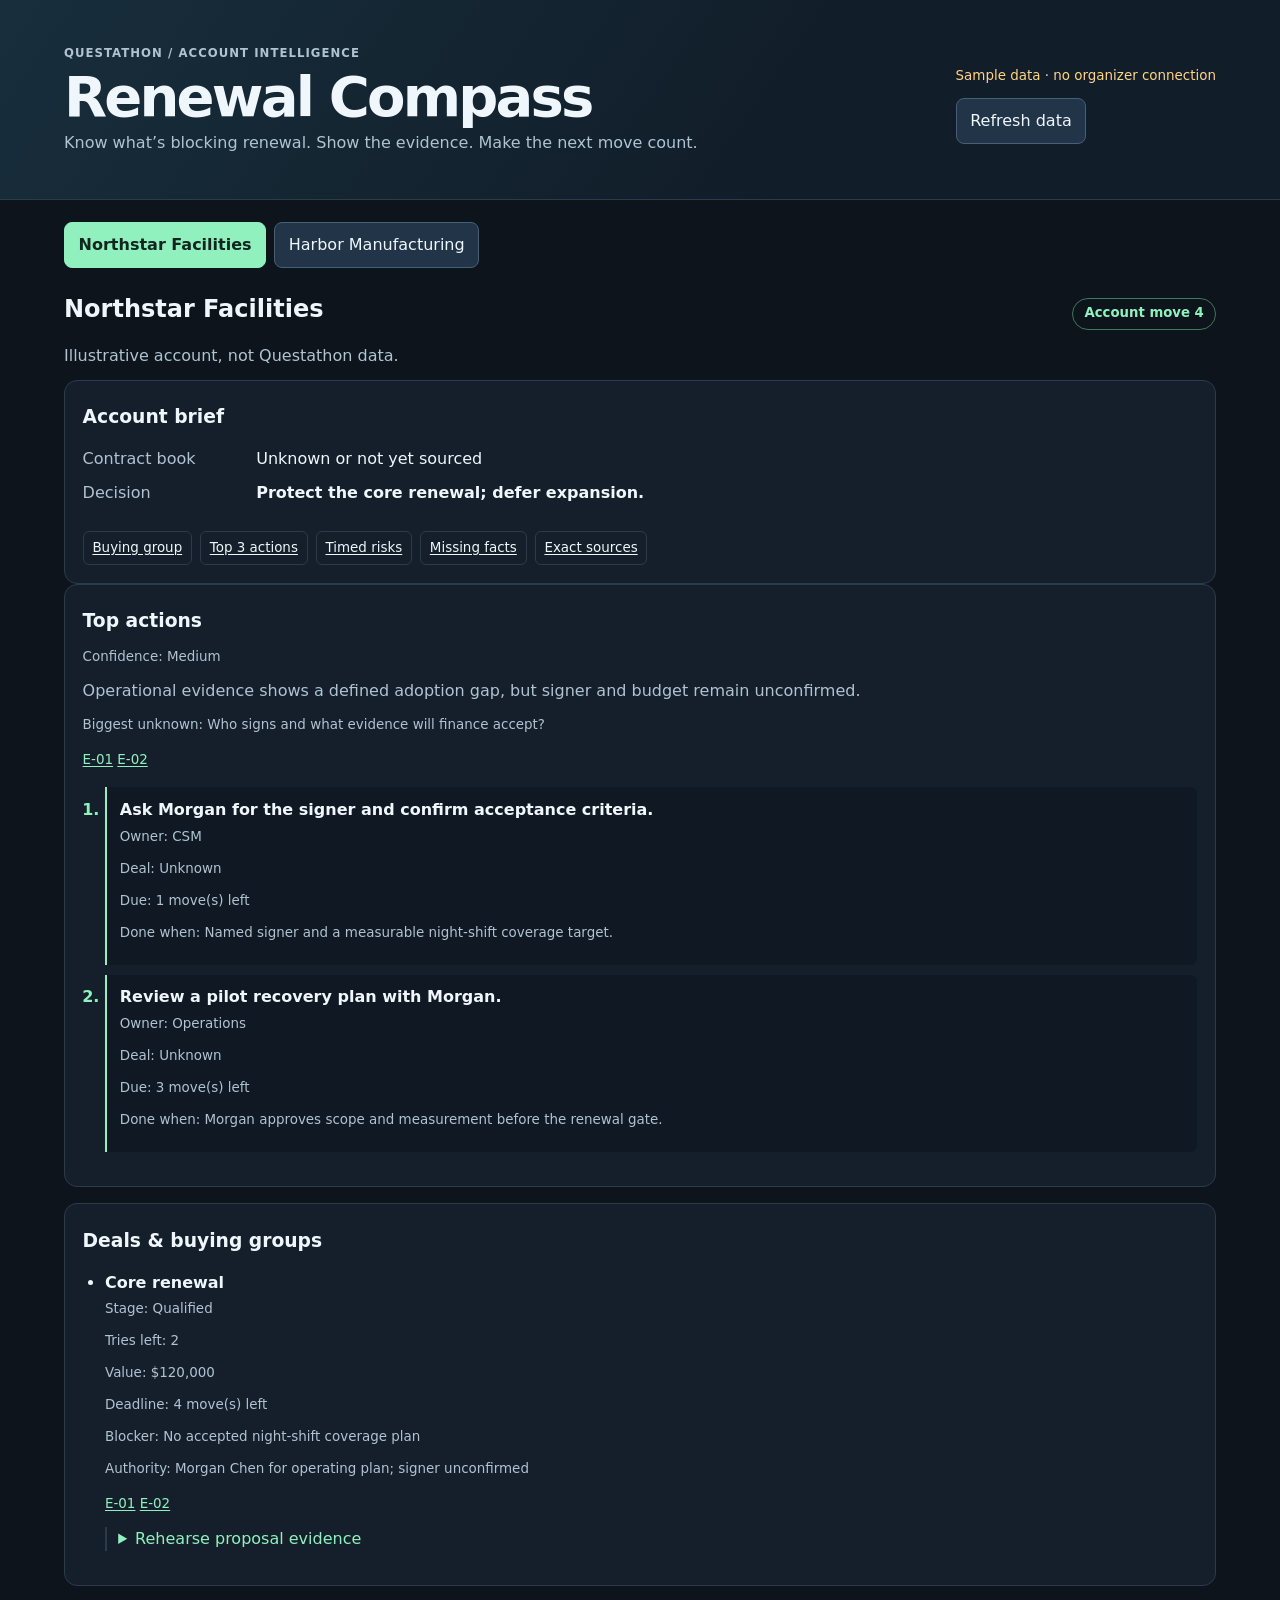
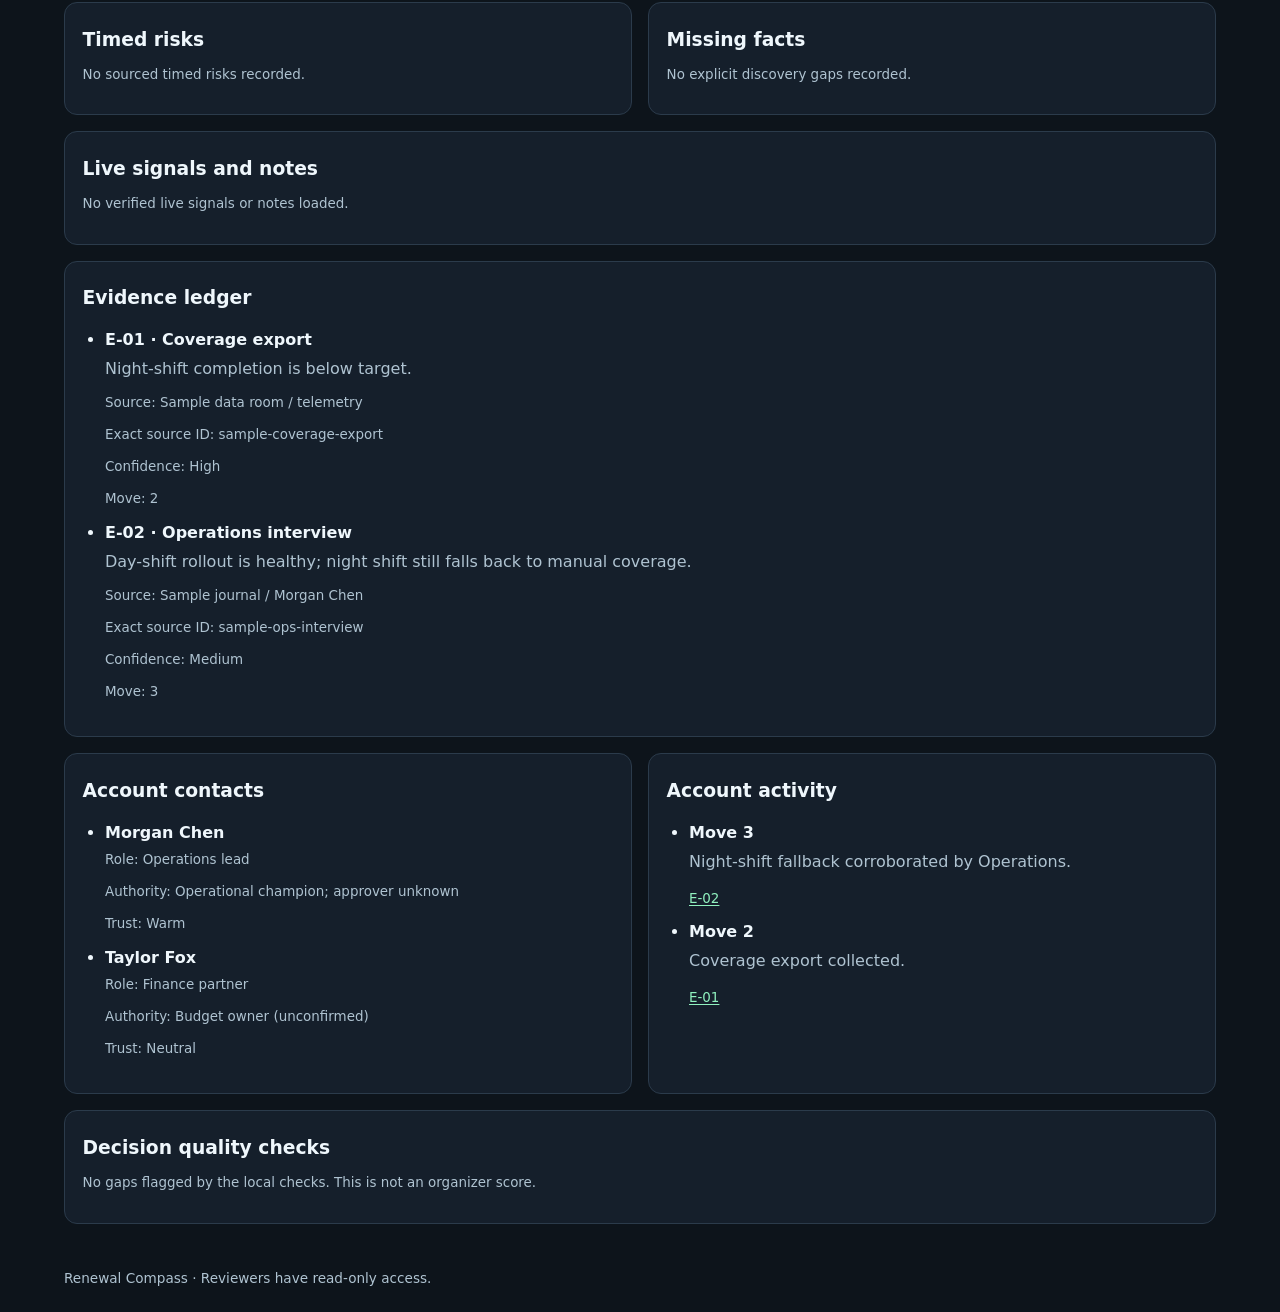
==== hosting/crm/index.html @ 2027d4b9 "Add deployed Worker adapter and verification tests" ====
<!doctype html><html lang="en"><meta charset="utf-8"><meta name="viewport" content="width=device-width, initial-scale=1"><title>Renewal Compass | Questathon CRM</title><link rel="stylesheet" href="styles.css">
<body><header><div><small>QUESTATHON / ACCOUNT INTELLIGENCE</small><h1>Renewal Compass</h1><p>Know what’s blocking renewal. Show the evidence. Make the next move count.</p></div><div id="status" role="status"></div></header><main><nav id="accounts" aria-label="Accounts"></nav><section id="workspace" aria-live="polite"></section></main><footer>Renewal Compass · Reviewers have read-only access.</footer><script type="module" src="app.mjs"></script></body></html>
---- hosting/crm/styles.css ----
:root{color-scheme:dark;--bg:#0d141b;--surface:#151f2b;--line:#2b3b4b;--ink:#eff7fc;--muted:#afc3d1;--mint:#90f1bf;--amber:#ffd489}*{box-sizing:border-box}body{margin:0;background:var(--bg);color:var(--ink);font:16px/1.55 system-ui,sans-serif}header{padding:2.5rem max(5vw,1.1rem) 2rem;background:linear-gradient(125deg,#182e3c,#111d29 64%);border-bottom:1px solid var(--line);display:flex;justify-content:space-between;gap:1.5rem;align-items:center}h1{margin:.2rem 0;font-size:clamp(2rem,5vw,3.5rem);letter-spacing:-.05em;line-height:1.05}h2,h3,p{margin:.25rem 0 .7rem}p,small,dt,footer{color:var(--muted)}small{font-size:.73rem;letter-spacing:.09em;font-weight:700}main,footer{max-width:1320px;margin:auto;padding:1.4rem 5vw}nav{display:flex;gap:.5rem;flex-wrap:wrap;margin-bottom:1.2rem}button{background:#213448;color:var(--ink);border:1px solid #456078;border-radius:8px;padding:.6rem .85rem;font:inherit;cursor:pointer}button[aria-pressed=true]{background:var(--mint);color:#11261e;border-color:var(--mint);font-weight:700}button:focus-visible,a:focus-visible{outline:3px solid var(--amber);outline-offset:3px}.badge{color:var(--mint);font-weight:700;font-size:.83rem;border:1px solid #41775c;border-radius:2rem;padding:.3rem .7rem;white-space:nowrap}.warn{color:var(--amber)}.grid{display:grid;grid-template-columns:repeat(2,minmax(0,1fr));gap:1rem}.card{background:var(--surface);border:1px solid var(--line);border-radius:13px;padding:1.1rem;overflow-wrap:anywhere}.full{grid-column:1/-1}.card li+li{margin-top:.6rem}.card ul,.card ol{padding-left:1.4rem}.title{display:flex;justify-content:space-between;gap:1rem;align-items:baseline}.metadata{font-size:.84rem}.ref{color:var(--mint)}.summary{font-size:1.15rem;font-weight:650;color:var(--ink)}dl{display:grid;grid-template-columns:8rem 1fr;gap:.15rem .45rem}dd{margin:0}footer{font-size:.85rem}@media(max-width:680px){header{display:block}.grid{grid-template-columns:1fr}.title{display:block}.badge{white-space:normal}}
details{margin:.65rem 0 .2rem;border-left:2px solid var(--line);padding-left:.7rem}summary{cursor:pointer;color:var(--mint)}fieldset{border:1px solid var(--line)}.source-choice{display:block;cursor:pointer}
form label{display:block;margin:.5rem 0;color:var(--muted)}form input,form textarea{display:block;width:min(100%,38rem);padding:.55rem;background:var(--bg);border:1px solid var(--line);border-radius:.4rem;color:var(--ink);font:inherit}form textarea{min-height:6rem}

html{scroll-padding-top:1rem}.brief{grid-template-columns:10rem minmax(0,1fr);gap:.55rem .85rem}.metric{font-weight:750;color:var(--ink)}.brief-nav{display:flex;gap:.5rem;flex-wrap:wrap;padding-top:.6rem}.jump{color:var(--ink);border:1px solid var(--line);border-radius:6px;padding:.35rem .55rem;text-underline-offset:.15em;font-size:.84rem}.ref{display:inline-block;max-width:100%;overflow-wrap:anywhere;text-underline-offset:.18em}.card :target,.card:target{outline:2px solid var(--mint);outline-offset:.25rem}summary:focus-visible,input:focus-visible,textarea:focus-visible{outline:3px solid var(--amber);outline-offset:3px}#review-actions ol>li{padding:.65rem .8rem;border-left:2px solid var(--mint);background:#101923;border-radius:0 .4rem .4rem 0}#review-actions ol>li::marker{color:var(--mint);font-weight:bold}@media(max-width:480px){.brief{grid-template-columns:1fr;gap:.1rem}.brief dt:not(:first-child){margin-top:.5rem}header{padding-top:1.5rem}main,footer{padding-inline:1rem}.card{padding:.85rem}.jump{padding:.45rem .5rem}}
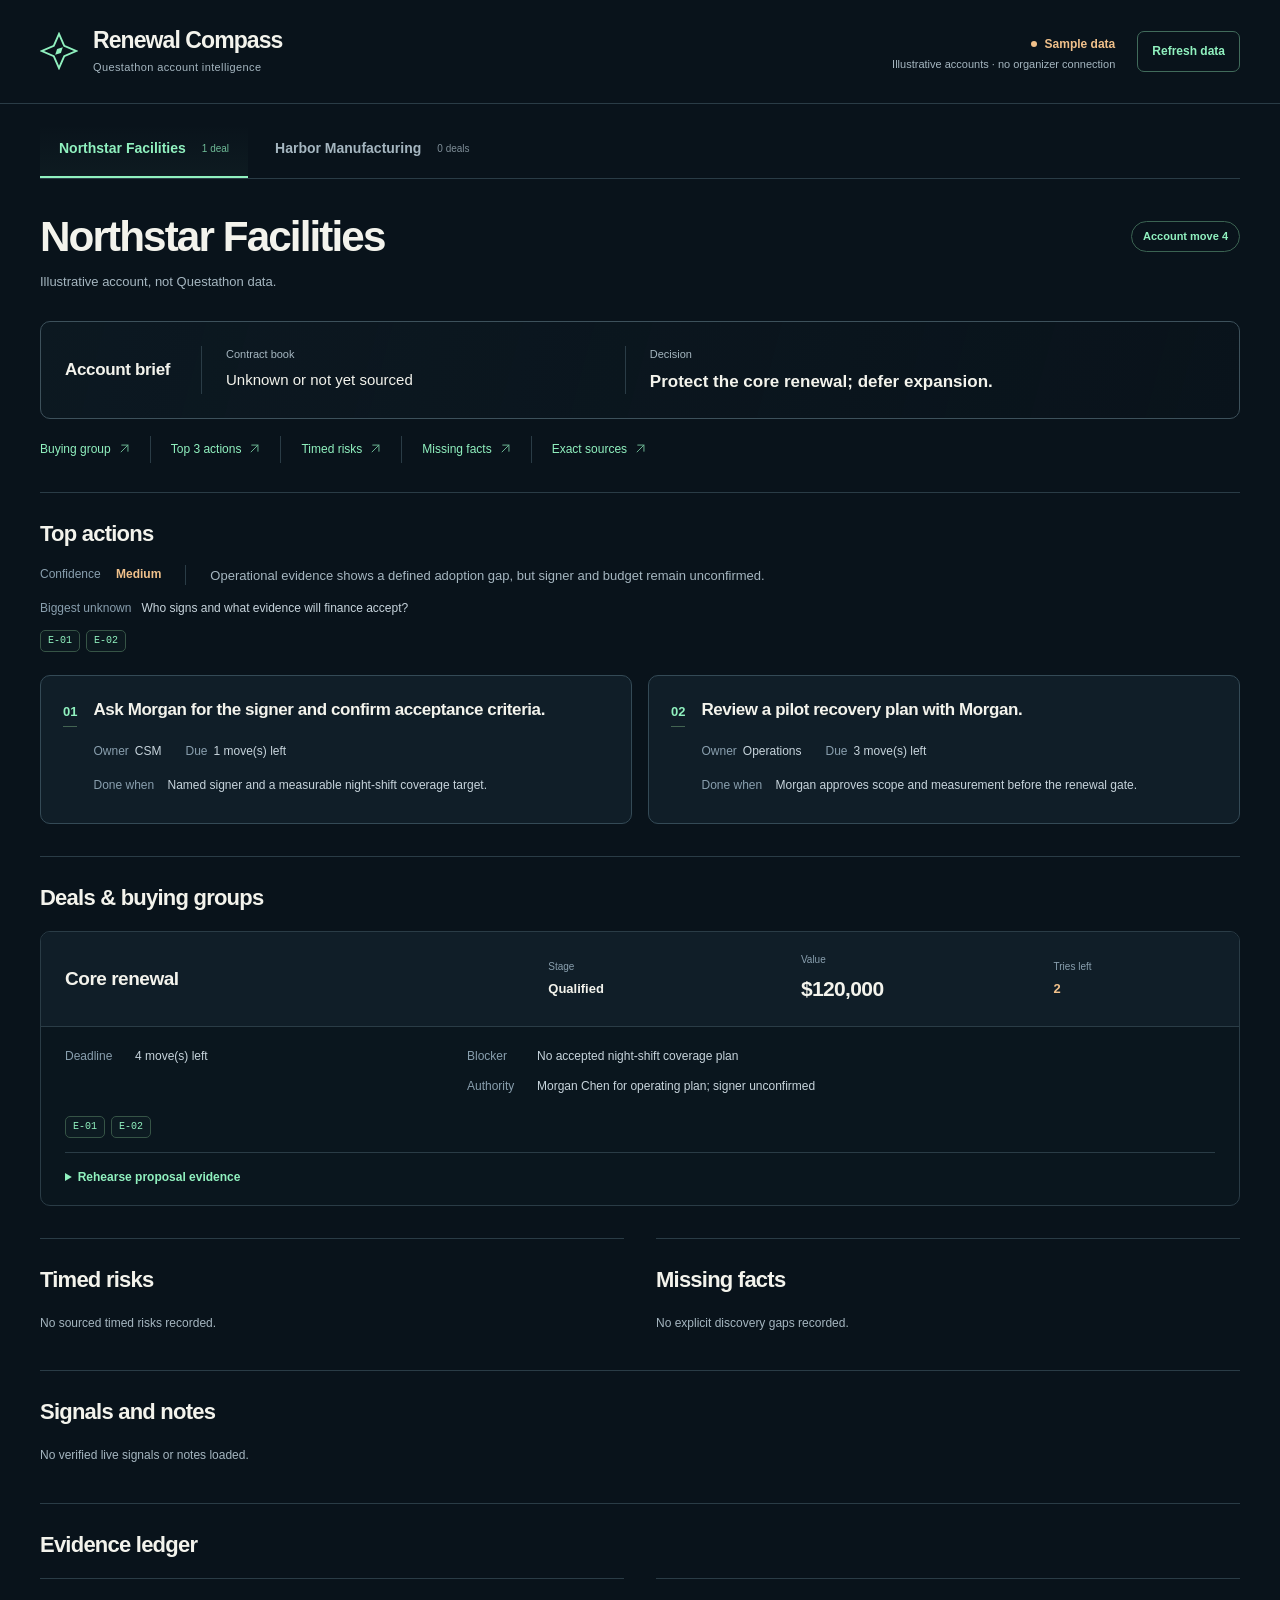
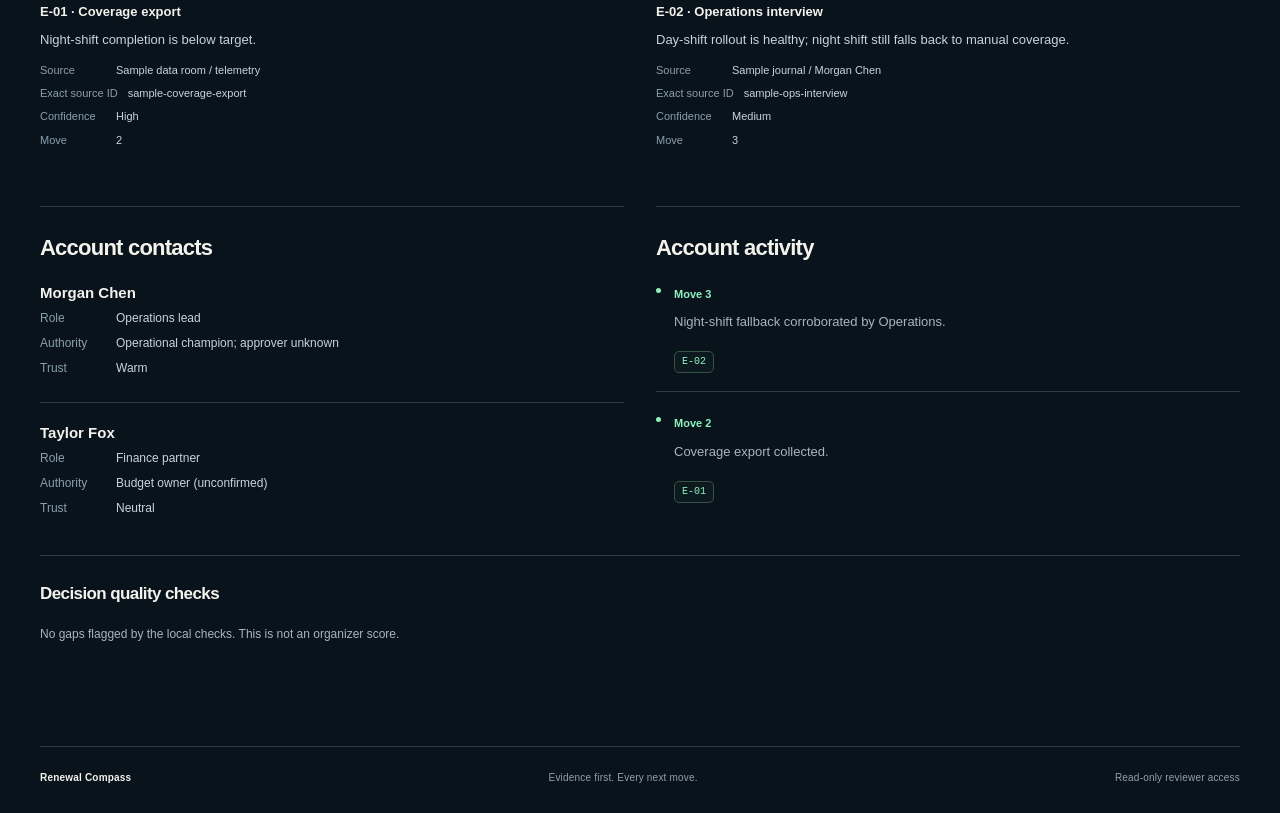
==== commit 35a02faa: "Update source to match reviewer deployment" ====
--- a/hosting/crm/index.html
+++ b/hosting/crm/index.html
@@ -1,2 +1,14 @@
-<!doctype html><html lang="en"><meta charset="utf-8"><meta name="viewport" content="width=device-width, initial-scale=1"><title>Renewal Compass | Questathon CRM</title><link rel="stylesheet" href="styles.css">
-<body><header><div><small>QUESTATHON / ACCOUNT INTELLIGENCE</small><h1>Renewal Compass</h1><p>Know what’s blocking renewal. Show the evidence. Make the next move count.</p></div><div id="status" role="status"></div></header><main><nav id="accounts" aria-label="Accounts"></nav><section id="workspace" aria-live="polite"></section></main><footer>Renewal Compass · Reviewers have read-only access.</footer><script type="module" src="app.mjs"></script></body></html>
+<!doctype html>
+<html lang="en">
+<head>
+<meta charset="utf-8"><meta name="viewport" content="width=device-width, initial-scale=1">
+<meta name="theme-color" content="#09131b"><meta name="description" content="Evidence-led account intelligence. Review renewal decisions, buying groups, next actions, and exact sources.">
+<title>Renewal Compass | Questathon CRM</title><link rel="stylesheet" href="styles.css">
+</head>
+<body>
+<a class="skip-link" href="#workspace">Skip to account review</a>
+<header class="app-header"><div class="brand"><svg class="brand-mark" viewBox="0 0 40 40" fill="none" aria-hidden="true"><path d="m20 2 5.5 12.5L38 20l-12.5 5.5L20 38l-5.5-12.5L2 20l12.5-5.5L20 2Z" stroke="currentColor" stroke-width="2"/><path d="m24 16-2 6-6 2 2-6 6-2Z" fill="currentColor"/></svg><div><h1>Renewal Compass</h1><p>Questathon account intelligence</p></div></div><div id="status" role="status" aria-live="polite"></div></header>
+<main><nav id="accounts" aria-label="Accounts"></nav><section id="workspace" aria-live="polite" aria-busy="true" tabindex="-1"><div class="connection-state"><span class="connection-orbit" aria-hidden="true"></span><p class="section-label">ACCOUNT INTELLIGENCE</p><h2>Connecting the evidence.</h2><p>Loading the account snapshot before making a recommendation.</p></div></section></main>
+<footer><span>Renewal Compass</span><span>Evidence first. Every next move.</span><span>Read-only reviewer access</span></footer>
+<script type="module" src="app.mjs"></script>
+</body></html>
--- a/hosting/crm/styles.css
+++ b/hosting/crm/styles.css
@@ -1,5 +1,3 @@
-:root{color-scheme:dark;--bg:#0d141b;--surface:#151f2b;--line:#2b3b4b;--ink:#eff7fc;--muted:#afc3d1;--mint:#90f1bf;--amber:#ffd489}*{box-sizing:border-box}body{margin:0;background:var(--bg);color:var(--ink);font:16px/1.55 system-ui,sans-serif}header{padding:2.5rem max(5vw,1.1rem) 2rem;background:linear-gradient(125deg,#182e3c,#111d29 64%);border-bottom:1px solid var(--line);display:flex;justify-content:space-between;gap:1.5rem;align-items:center}h1{margin:.2rem 0;font-size:clamp(2rem,5vw,3.5rem);letter-spacing:-.05em;line-height:1.05}h2,h3,p{margin:.25rem 0 .7rem}p,small,dt,footer{color:var(--muted)}small{font-size:.73rem;letter-spacing:.09em;font-weight:700}main,footer{max-width:1320px;margin:auto;padding:1.4rem 5vw}nav{display:flex;gap:.5rem;flex-wrap:wrap;margin-bottom:1.2rem}button{background:#213448;color:var(--ink);border:1px solid #456078;border-radius:8px;padding:.6rem .85rem;font:inherit;cursor:pointer}button[aria-pressed=true]{background:var(--mint);color:#11261e;border-color:var(--mint);font-weight:700}button:focus-visible,a:focus-visible{outline:3px solid var(--amber);outline-offset:3px}.badge{color:var(--mint);font-weight:700;font-size:.83rem;border:1px solid #41775c;border-radius:2rem;padding:.3rem .7rem;white-space:nowrap}.warn{color:var(--amber)}.grid{display:grid;grid-template-columns:repeat(2,minmax(0,1fr));gap:1rem}.card{background:var(--surface);border:1px solid var(--line);border-radius:13px;padding:1.1rem;overflow-wrap:anywhere}.full{grid-column:1/-1}.card li+li{margin-top:.6rem}.card ul,.card ol{padding-left:1.4rem}.title{display:flex;justify-content:space-between;gap:1rem;align-items:baseline}.metadata{font-size:.84rem}.ref{color:var(--mint)}.summary{font-size:1.15rem;font-weight:650;color:var(--ink)}dl{display:grid;grid-template-columns:8rem 1fr;gap:.15rem .45rem}dd{margin:0}footer{font-size:.85rem}@media(max-width:680px){header{display:block}.grid{grid-template-columns:1fr}.title{display:block}.badge{white-space:normal}}
-details{margin:.65rem 0 .2rem;border-left:2px solid var(--line);padding-left:.7rem}summary{cursor:pointer;color:var(--mint)}fieldset{border:1px solid var(--line)}.source-choice{display:block;cursor:pointer}
-form label{display:block;margin:.5rem 0;color:var(--muted)}form input,form textarea{display:block;width:min(100%,38rem);padding:.55rem;background:var(--bg);border:1px solid var(--line);border-radius:.4rem;color:var(--ink);font:inherit}form textarea{min-height:6rem}
-
-html{scroll-padding-top:1rem}.brief{grid-template-columns:10rem minmax(0,1fr);gap:.55rem .85rem}.metric{font-weight:750;color:var(--ink)}.brief-nav{display:flex;gap:.5rem;flex-wrap:wrap;padding-top:.6rem}.jump{color:var(--ink);border:1px solid var(--line);border-radius:6px;padding:.35rem .55rem;text-underline-offset:.15em;font-size:.84rem}.ref{display:inline-block;max-width:100%;overflow-wrap:anywhere;text-underline-offset:.18em}.card :target,.card:target{outline:2px solid var(--mint);outline-offset:.25rem}summary:focus-visible,input:focus-visible,textarea:focus-visible{outline:3px solid var(--amber);outline-offset:3px}#review-actions ol>li{padding:.65rem .8rem;border-left:2px solid var(--mint);background:#101923;border-radius:0 .4rem .4rem 0}#review-actions ol>li::marker{color:var(--mint);font-weight:bold}@media(max-width:480px){.brief{grid-template-columns:1fr;gap:.1rem}.brief dt:not(:first-child){margin-top:.5rem}header{padding-top:1.5rem}main,footer{padding-inline:1rem}.card{padding:.85rem}.jump{padding:.45rem .5rem}}
+:root{color-scheme:dark;--bg:#09131b;--surface:#101e28;--surface-2:#14252f;--line:#2a3c46;--ink:#f3f3ec;--muted:#a5b6c0;--mint:#90f1bf;--amber:#f1c18b;--radius:10px;font-family:Inter,ui-sans-serif,-apple-system,BlinkMacSystemFont,"Segoe UI",sans-serif}*{box-sizing:border-box}html{scroll-behavior:smooth;scroll-padding-top:24px}body{margin:0;background:var(--bg);color:var(--ink);font-size:15px;line-height:1.55;-webkit-font-smoothing:antialiased}button,a,input,textarea,summary{-webkit-tap-highlight-color:transparent}button,input,textarea{font:inherit}button,a,summary,input,textarea{touch-action:manipulation}a{color:var(--mint)}button{cursor:pointer}button:disabled{opacity:.55;cursor:wait}h1,h2,h3,p{margin:0}h1,h2,h3{line-height:1.15}p{color:var(--muted)}button:focus-visible,a:focus-visible,summary:focus-visible,input:focus-visible,textarea:focus-visible{outline:3px solid var(--amber);outline-offset:4px}.skip-link{position:fixed;top:8px;left:8px;z-index:10;background:var(--mint);color:var(--bg);padding:12px 20px;transform:translateY(-150%);border-radius:6px}.skip-link:focus{transform:translateY(0)}.app-header{max-width:1600px;margin:auto;min-height:104px;padding:24px 40px;display:flex;align-items:center;justify-content:space-between;gap:32px;border-bottom:1px solid var(--line)}.brand{display:flex;align-items:center;gap:15px;flex-shrink:0}.brand-mark{width:38px;height:38px;color:var(--mint)}.brand h1{font-size:23px;font-weight:700;letter-spacing:-.04em}.brand p{font-size:11px;margin-top:5px;letter-spacing:.035em}#status{display:flex;align-items:center;justify-content:flex-end;gap:22px}.status-copy{text-align:right;max-width:410px}.status-mode{font-size:12px;font-weight:650;color:var(--mint);display:inline-flex;align-items:center;gap:8px}.status-mode:before{content:"";width:6px;height:6px;border-radius:50%;background:currentColor;flex-shrink:0}#status[data-state=caution] .status-mode{color:var(--amber)}.status-detail{font-size:11px;line-height:1.45;margin-top:3px}.refresh-button{white-space:nowrap;background:transparent;color:var(--mint);border:1px solid #416b5b;border-radius:7px;padding:10px 14px;font-size:12px;font-weight:650;min-height:40px;transition:background .18s,border-color .18s}.refresh-button:hover:not(:disabled){background:#90f1bf0d;border-color:var(--mint)}main{max-width:1600px;margin:auto;padding:0 40px 64px}#accounts{display:flex;gap:8px;border-bottom:1px solid var(--line);padding-top:20px;margin-bottom:34px;overflow-x:auto}#accounts:empty{display:none}#accounts button{position:relative;display:flex;align-items:center;gap:16px;white-space:nowrap;background:transparent;border:0;border-bottom:2px solid transparent;color:var(--muted);padding:14px 19px 16px;font-size:14px;font-weight:550;transition:background .18s,color .18s}#accounts button:hover{color:var(--ink);background:#ffffff04}#accounts button[aria-pressed=true]{color:var(--mint);border-bottom-color:var(--mint);background:linear-gradient(0deg,#90f1bf09,transparent)}.account-count{font-size:10px;opacity:.75;font-weight:450}.account-heading{margin-bottom:28px}.title{display:flex;align-items:center;gap:24px;justify-content:space-between}.title h2{font-size:clamp(30px,3.3vw,48px);letter-spacing:-.045em;font-weight:650}.badge{color:var(--mint);font-size:11px;font-weight:650;border:1px solid #3b6352;padding:6px 11px;border-radius:30px;white-space:nowrap}.account-context{margin-top:10px;max-width:1000px;font-size:13px;line-height:1.65}.card{min-width:0;overflow-wrap:anywhere}.card h3{font-size:22px;letter-spacing:-.035em;font-weight:650;margin-bottom:21px}.account-brief{display:flex;align-items:center;border:1px solid #3d515b;border-radius:var(--radius);padding:24px;gap:28px;background:linear-gradient(105deg,#12232d55,transparent)}.account-brief h3{font-size:17px;margin:0;min-width:108px;letter-spacing:-.02em}.brief{display:flex;flex:1;gap:22px;margin:0}.brief-field{border-left:1px solid var(--line);padding-left:24px;min-width:0;flex:1}.brief-field.decision{flex:1.5}dt{font-size:11px;color:var(--muted);margin-bottom:6px}dd{margin:0;font-size:15px;line-height:1.5}.metric{font-size:25px;letter-spacing:-.04em;font-weight:650;font-variant-numeric:tabular-nums}.brief dd>.source-links{margin-top:5px;display:flex}.brief dd>strong{font-size:17px;font-weight:550}.brief-nav{display:flex;gap:0;flex-wrap:wrap;padding:17px 0 23px;margin-bottom:6px}.jump{color:var(--mint);text-decoration:none;font-size:12px;padding:4px 20px;border-right:1px solid var(--line);transition:color .15s}.jump:first-child{padding-left:0}.jump:last-child{border-right:0}.jump svg{width:11px;height:11px;margin-left:8px;vertical-align:-1px;fill:none;stroke:currentColor;stroke-width:1.4;stroke-linecap:round;stroke-linejoin:round;opacity:.75}.jump:hover{color:var(--ink)}.grid{display:grid;grid-template-columns:repeat(2,minmax(0,1fr));column-gap:32px;row-gap:0}.grid>.card{border-top:1px solid var(--line);padding:28px 0 32px}.full{grid-column:1/-1}.metadata{display:flex;gap:10px;font-size:12px;line-height:1.65;margin:5px 0}.meta-label{flex-shrink:0;color:#899fae;min-width:66px}.meta-value{color:#c7d4dc;min-width:0}.source-links{display:inline-flex;gap:6px;flex-wrap:wrap;vertical-align:middle}.source-links:empty{display:none}.ref{display:inline-block;max-width:100%;overflow-wrap:anywhere;color:var(--mint);background:#90f1bf06;border:1px solid #365446;border-radius:5px;text-decoration:none;padding:2px 7px;font:10px/1.6 ui-monospace,SFMono-Regular,Consolas,monospace;transition:background .15s}.ref:hover{background:#90f1bf16}.card ul,.card ol{list-style:none;margin:0;padding:0}.card>ul>li{padding:18px 0;border-bottom:1px solid var(--line)}.card>ul>li:first-child{padding-top:0}.card>ul>li:last-child{border-bottom:0;padding-bottom:0}.card li>strong{font-weight:550;font-size:15px}.card li>p:not(.metadata){font-size:13px;margin:7px 0 10px;line-height:1.7}.card li>.source-links{margin-top:8px}.decision-context{display:flex;gap:24px;align-items:start;margin-top:-2px}.decision-context>.metadata{flex-shrink:0;margin:0;border-right:1px solid var(--line);padding-right:24px}.decision-context .meta-value{color:var(--amber);font-weight:600}.decision-reason{font-size:13px;max-width:900px;line-height:1.65}.decision-context+.metadata{margin-top:12px}.decision-context+.metadata .meta-label{min-width:0}#review-actions>.source-links{margin-top:7px}#review-actions ol{display:grid;grid-template-columns:repeat(auto-fit,minmax(min(100%,310px),1fr));gap:16px;margin-top:23px}#review-actions ol>li{display:flex;align-items:flex-start;gap:16px;background:var(--surface);border:1px solid #344a56;border-radius:var(--radius);padding:22px;position:relative;transition:border-color .2s,transform .2s}#review-actions ol>li:hover{border-color:#608979;transform:translateY(-2px)}.action-number{color:var(--mint);font-size:13px;font-variant-numeric:tabular-nums;font-weight:600;line-height:28px;flex-shrink:0;border-bottom:1px solid #436452}.action-body{min-width:0}.action-body>strong{display:block;font-size:17px;letter-spacing:-.025em;line-height:1.4;font-weight:600;margin-bottom:15px}.action-meta{display:flex;flex-wrap:wrap;column-gap:24px;row-gap:0;margin-bottom:9px}.action-meta .metadata{gap:6px}.action-meta .meta-label{min-width:0}.action-body>.metadata .meta-label{min-width:64px}.action-body>.source-links{margin-top:10px}.deal-item{border:1px solid var(--line)!important;border-radius:var(--radius);padding:0!important;background:#101e284a;margin-bottom:17px;overflow:hidden}.deal-item:last-child{margin-bottom:0}.deal-summary{display:grid;grid-template-columns:minmax(0,2fr) minmax(0,1fr) minmax(0,1fr) minmax(0,.7fr);gap:22px;align-items:center;padding:20px 24px;border-bottom:1px solid var(--line);background:var(--surface)}.deal-name{font-size:19px;font-weight:600;letter-spacing:-.025em}.deal-summary .metadata{display:flex;flex-direction:column;gap:3px;margin:0}.deal-summary .meta-label{font-size:10px}.deal-summary .meta-value{color:var(--ink);font-size:13px;font-weight:550}.deal-summary .metadata:nth-child(3) .meta-value{font-size:21px;font-variant-numeric:tabular-nums;letter-spacing:-.03em}.deal-summary .metadata:last-child .meta-value{color:var(--amber)}.deal-facts{padding:15px 24px 6px;display:grid;grid-template-columns:1fr 2fr;column-gap:28px}.deal-facts .metadata:first-child{grid-row:1/3}.deal-facts .meta-label{min-width:60px}.deal-item>.source-links{margin:5px 24px 14px}.deal-item>details{margin:0 24px 16px}.deal-item>.warn{margin:12px 24px!important}details{border-top:1px solid var(--line);padding-top:12px;margin-top:14px}summary{cursor:pointer;color:var(--mint);font-size:12px;font-weight:550;padding:3px 0;list-style-position:inside}details>ul{display:grid;grid-template-columns:repeat(auto-fit,minmax(min(100%,230px),1fr));gap:20px;margin:16px 0 5px!important}details li{border-left:1px solid var(--line);padding-left:16px}details li>strong{font-size:13px!important}details li .metadata{font-size:11px;gap:7px}details li .meta-label{min-width:40px}.warn{color:var(--amber)}#review-risks>ul>li>strong{color:var(--amber)}#review-evidence>ul{display:grid;grid-template-columns:repeat(2,minmax(0,1fr));column-gap:32px}#review-evidence>ul>li{padding:20px 0;border-top:1px solid var(--line);border-bottom:0}#review-evidence li>strong{font-size:13px}#review-evidence .metadata{font-size:11px}#review-evidence li>p:not(.metadata){color:#c7d4dc}.card :target,.card:target{outline:2px solid var(--mint);outline-offset:8px}.quality{font-size:13px}.quality h3{font-size:17px}.quality li{color:var(--muted);padding:10px 0!important}.quality li:before{content:'↳';color:var(--amber);margin-right:10px}.timeline>ul>li{padding-left:18px;position:relative}.timeline>ul>li:before{content:'';position:absolute;left:0;top:25px;width:5px;height:5px;border-radius:50%;background:var(--mint)}.timeline>ul>li:first-child:before{top:7px}.timeline>ul>li>strong{font-size:11px!important;color:var(--mint)}fieldset{border:1px solid var(--line);padding:16px;border-radius:6px;margin:16px 0}legend{color:var(--muted);font-size:11px;padding:0 8px}.source-choice{display:flex;align-items:start;gap:8px;font-size:12px;padding:7px 0;cursor:pointer}.source-choice input{accent-color:var(--mint);margin-top:4px}form label{display:block;margin:14px 0;color:var(--muted);font-size:12px}form input,form textarea{display:block;width:min(100%,38rem);padding:10px;background:var(--bg);border:1px solid var(--line);border-radius:6px;color:var(--ink);margin-top:5px}form textarea{min-height:100px}form button{border:1px solid #416b5b;background:transparent;color:var(--mint);padding:10px 16px;border-radius:6px}.connection-state{padding:72px 0 80px;max-width:1040px;margin:0 auto}.connection-orbit{display:block;width:64px;height:64px;border:1px solid #416153;border-radius:50%;margin-bottom:36px;position:relative;background:radial-gradient(circle,#90f1bf0d,transparent 70%)}.connection-orbit:before{content:'';position:absolute;inset:12px;border:1px solid #365747;border-radius:50%}.connection-orbit:after{content:'';position:absolute;left:28px;top:17px;width:7px;height:28px;background:var(--mint);transform:rotate(38deg);clip-path:polygon(50% 0,100% 65%,50% 100%,0 35%)}.section-label{font-size:10px;letter-spacing:.18em;color:var(--mint);font-weight:600;margin-bottom:14px}.connection-state h2{font-size:clamp(34px,4.4vw,60px);font-weight:550;letter-spacing:-.045em;max-width:740px;line-height:1.08}.connection-state>p:last-of-type{font-size:15px;max-width:610px;line-height:1.8;margin-top:24px}.connection-path{display:grid;grid-template-columns:repeat(3,minmax(0,1fr));gap:30px;margin-top:58px}.connection-path>div{border-top:1px solid var(--line);padding-top:18px;display:flex;flex-direction:column;gap:6px}.connection-path strong{font-size:13px;font-weight:550}.connection-path span{font-size:12px;color:var(--muted)}footer{max-width:1520px;margin:auto;border-top:1px solid var(--line);display:flex;justify-content:space-between;gap:20px;padding:23px 0 28px;color:#8ea2b0;font-size:10px;letter-spacing:.02em}footer span:first-child{color:var(--ink);font-weight:550}@media(min-width:1601px){footer{max-width:1520px}}@media(max-width:1599px){footer{margin-inline:40px}}@media(max-width:1000px){.app-header{gap:20px;padding-inline:28px}.brand h1{font-size:20px}.brand-mark{width:30px;height:30px}main{padding-inline:28px}#status{gap:14px}.status-copy{max-width:290px}.account-brief{gap:20px;padding:20px}.account-brief h3{min-width:90px;font-size:15px}.brief{gap:16px;flex-wrap:wrap}.brief-field{padding-left:18px;min-width:130px}.brief-field.decision{min-width:220px}.deal-summary{gap:16px;padding:18px}.deal-facts{padding-inline:18px}.deal-item>details{margin-inline:18px}footer{margin-inline:28px}.grid{column-gap:24px}.title h2{font-size:36px}.decision-context{gap:18px}.decision-context>.metadata{padding-right:18px}}
+@media(max-width:700px){.app-header{padding:20px;align-items:start;flex-direction:column;gap:20px}.brand h1{font-size:22px}.brand p{font-size:10px}.brand-mark{width:33px;height:33px}#status{width:100%;justify-content:space-between;gap:12px}.status-copy{text-align:left;max-width:none}.status-mode{font-size:11px}.status-detail{font-size:10px;max-width:270px}.refresh-button{font-size:11px;padding:9px 11px}main{padding:0 20px 40px}#accounts{padding-top:12px;margin-bottom:27px;margin-inline:-20px;padding-inline:20px}#accounts button{padding:13px 12px;font-size:12px;gap:10px}.account-count{font-size:9px}.title{align-items:start;gap:14px;flex-direction:column}.title h2{font-size:34px}.badge{font-size:10px;padding:4px 9px}.account-context{font-size:12px;margin-top:12px}.account-heading{margin-bottom:22px}.account-brief{display:block;padding:20px}.account-brief h3{margin-bottom:18px;font-size:16px}.brief{display:grid;grid-template-columns:1fr 1fr;gap:20px 16px}.brief-field{border-left:0;padding-left:0;min-width:0!important}.brief-field.decision{grid-column:1/-1;border-top:1px solid var(--line);padding-top:15px}.brief dd>strong{font-size:16px}dd{font-size:13px}.metric{font-size:23px}.brief-nav{gap:7px 16px;padding:16px 0 22px}.jump{font-size:11px;padding:4px 0;border:0;min-height:28px}.jump svg{margin-left:5px}.grid{grid-template-columns:1fr;gap:0}.grid>.card{padding:24px 0}.card h3{font-size:21px;margin-bottom:18px}.decision-context{flex-direction:column;gap:12px}.decision-context>.metadata{border-right:0;padding-right:0}.decision-reason{font-size:12px}.metadata{font-size:11px}.decision-context+.metadata{gap:8px;flex-direction:column}.decision-context+.metadata .meta-label{font-size:10px}#review-actions ol{grid-template-columns:1fr;gap:12px;margin-top:18px}#review-actions ol>li{padding:18px;gap:13px}.action-body>strong{font-size:16px}.deal-summary{grid-template-columns:1fr 1fr;gap:18px;padding:18px}.deal-name{grid-column:1/-1;font-size:18px}.deal-summary .metadata:nth-child(2){grid-column:1/-1}.deal-summary .metadata:nth-child(2){flex-direction:row;gap:12px}.deal-summary .metadata:nth-child(2) .meta-value{color:var(--mint);font-size:12px}.deal-facts{display:block;padding:13px 18px 8px}.deal-facts .metadata{margin:8px 0}.deal-item>.source-links{margin-inline:18px}details>ul{grid-template-columns:1fr;gap:18px}#review-evidence>ul{grid-template-columns:1fr}.connection-state{padding:42px 0 48px}.connection-state h2{font-size:40px}.connection-state>p:last-of-type{font-size:13px}.connection-orbit{width:56px;height:56px;margin-bottom:30px}.connection-orbit:after{left:24px;top:14px}.connection-path{grid-template-columns:1fr;margin-top:36px;gap:20px}.connection-path>div{padding-top:13px}.connection-path span{font-size:11px}footer{margin-inline:20px;flex-wrap:wrap;gap:12px;font-size:9px}footer span:nth-child(2){display:none}}
+@media(prefers-reduced-motion:reduce){html{scroll-behavior:auto}*,*:before,*:after{transition:none!important;animation:none!important}.action-item:hover{transform:none!important}}
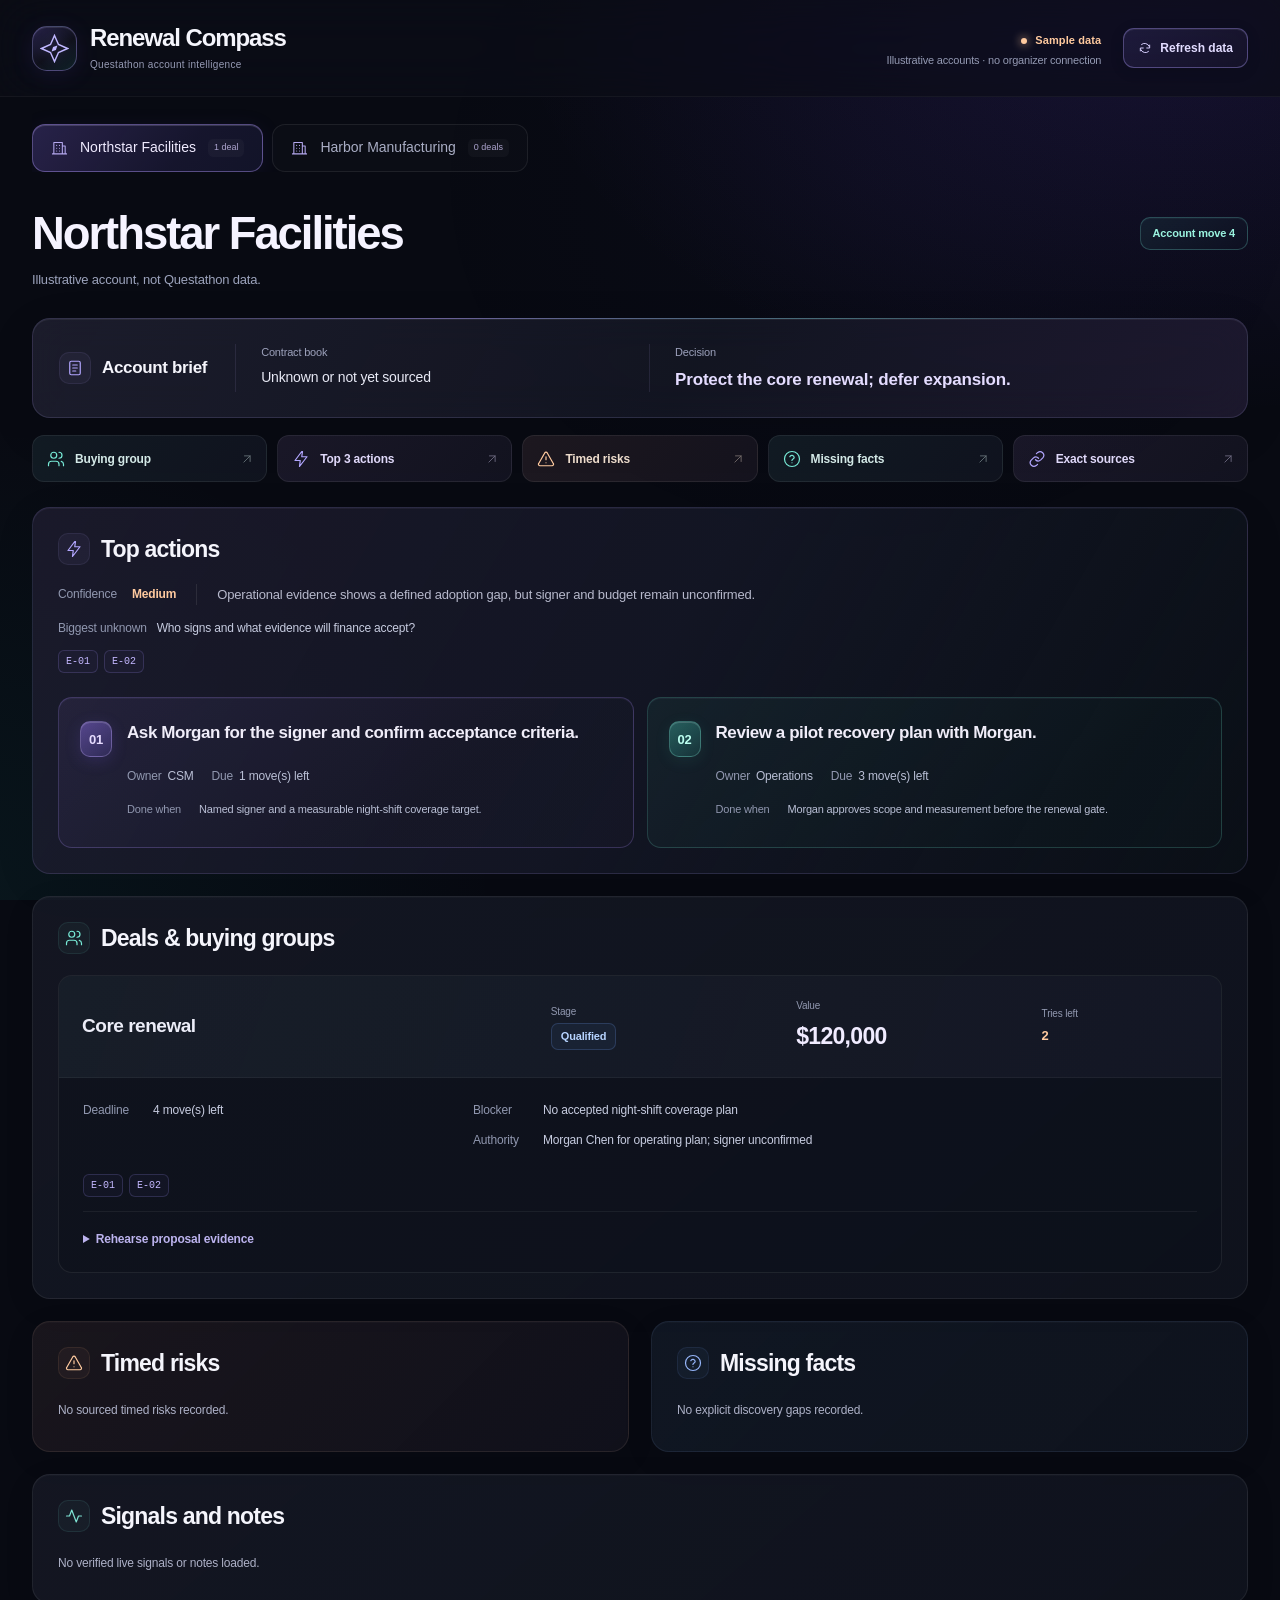
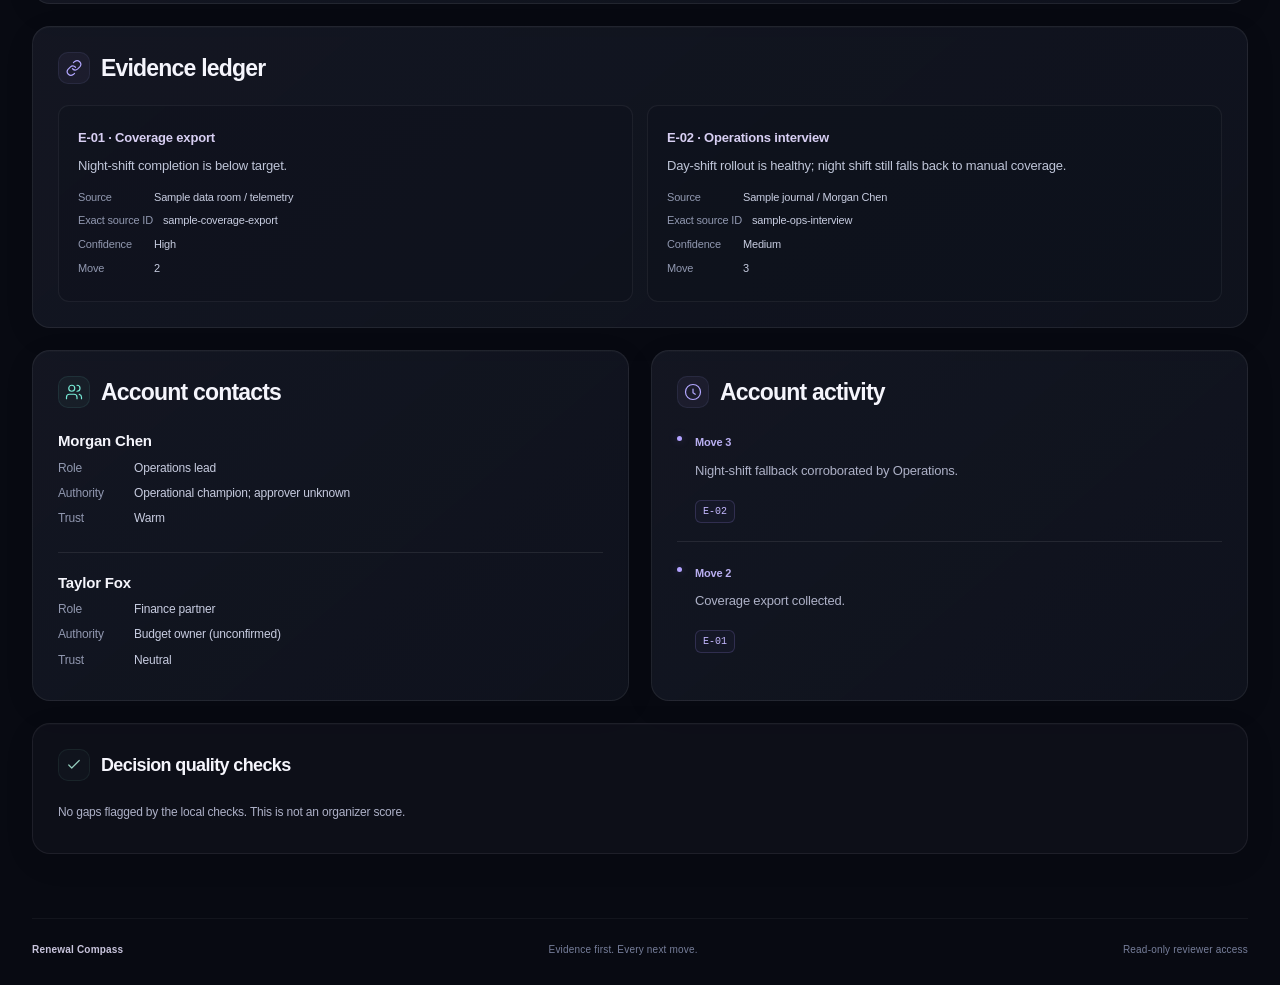
==== commit 852b3bd4: "Refresh hosted reviewer dashboard visuals" ====
--- a/hosting/crm/index.html
+++ b/hosting/crm/index.html
@@ -2,12 +2,12 @@
 <html lang="en">
 <head>
 <meta charset="utf-8"><meta name="viewport" content="width=device-width, initial-scale=1">
-<meta name="theme-color" content="#09131b"><meta name="description" content="Evidence-led account intelligence. Review renewal decisions, buying groups, next actions, and exact sources.">
+<meta name="theme-color" content="#080a12"><meta name="description" content="Evidence-led account intelligence. Review renewal decisions, buying groups, next actions, and exact sources.">
 <title>Renewal Compass | Questathon CRM</title><link rel="stylesheet" href="styles.css">
 </head>
 <body>
 <a class="skip-link" href="#workspace">Skip to account review</a>
-<header class="app-header"><div class="brand"><svg class="brand-mark" viewBox="0 0 40 40" fill="none" aria-hidden="true"><path d="m20 2 5.5 12.5L38 20l-12.5 5.5L20 38l-5.5-12.5L2 20l12.5-5.5L20 2Z" stroke="currentColor" stroke-width="2"/><path d="m24 16-2 6-6 2 2-6 6-2Z" fill="currentColor"/></svg><div><h1>Renewal Compass</h1><p>Questathon account intelligence</p></div></div><div id="status" role="status" aria-live="polite"></div></header>
+<header class="app-header"><div class="brand"><span class="brand-emblem"><svg class="brand-mark" viewBox="0 0 40 40" fill="none" aria-hidden="true"><path d="m20 2 5.5 12.5L38 20l-12.5 5.5L20 38l-5.5-12.5L2 20l12.5-5.5L20 2Z" stroke="currentColor" stroke-width="2"/><path d="m24 16-2 6-6 2 2-6 6-2Z" fill="currentColor"/></svg></span><div><h1>Renewal Compass</h1><p>Questathon account intelligence</p></div></div><div id="status" role="status" aria-live="polite"></div></header>
 <main><nav id="accounts" aria-label="Accounts"></nav><section id="workspace" aria-live="polite" aria-busy="true" tabindex="-1"><div class="connection-state"><span class="connection-orbit" aria-hidden="true"></span><p class="section-label">ACCOUNT INTELLIGENCE</p><h2>Connecting the evidence.</h2><p>Loading the account snapshot before making a recommendation.</p></div></section></main>
 <footer><span>Renewal Compass</span><span>Evidence first. Every next move.</span><span>Read-only reviewer access</span></footer>
 <script type="module" src="app.mjs"></script>
--- a/hosting/crm/styles.css
+++ b/hosting/crm/styles.css
@@ -1,3 +1,23 @@
 :root{color-scheme:dark;--bg:#09131b;--surface:#101e28;--surface-2:#14252f;--line:#2a3c46;--ink:#f3f3ec;--muted:#a5b6c0;--mint:#90f1bf;--amber:#f1c18b;--radius:10px;font-family:Inter,ui-sans-serif,-apple-system,BlinkMacSystemFont,"Segoe UI",sans-serif}*{box-sizing:border-box}html{scroll-behavior:smooth;scroll-padding-top:24px}body{margin:0;background:var(--bg);color:var(--ink);font-size:15px;line-height:1.55;-webkit-font-smoothing:antialiased}button,a,input,textarea,summary{-webkit-tap-highlight-color:transparent}button,input,textarea{font:inherit}button,a,summary,input,textarea{touch-action:manipulation}a{color:var(--mint)}button{cursor:pointer}button:disabled{opacity:.55;cursor:wait}h1,h2,h3,p{margin:0}h1,h2,h3{line-height:1.15}p{color:var(--muted)}button:focus-visible,a:focus-visible,summary:focus-visible,input:focus-visible,textarea:focus-visible{outline:3px solid var(--amber);outline-offset:4px}.skip-link{position:fixed;top:8px;left:8px;z-index:10;background:var(--mint);color:var(--bg);padding:12px 20px;transform:translateY(-150%);border-radius:6px}.skip-link:focus{transform:translateY(0)}.app-header{max-width:1600px;margin:auto;min-height:104px;padding:24px 40px;display:flex;align-items:center;justify-content:space-between;gap:32px;border-bottom:1px solid var(--line)}.brand{display:flex;align-items:center;gap:15px;flex-shrink:0}.brand-mark{width:38px;height:38px;color:var(--mint)}.brand h1{font-size:23px;font-weight:700;letter-spacing:-.04em}.brand p{font-size:11px;margin-top:5px;letter-spacing:.035em}#status{display:flex;align-items:center;justify-content:flex-end;gap:22px}.status-copy{text-align:right;max-width:410px}.status-mode{font-size:12px;font-weight:650;color:var(--mint);display:inline-flex;align-items:center;gap:8px}.status-mode:before{content:"";width:6px;height:6px;border-radius:50%;background:currentColor;flex-shrink:0}#status[data-state=caution] .status-mode{color:var(--amber)}.status-detail{font-size:11px;line-height:1.45;margin-top:3px}.refresh-button{white-space:nowrap;background:transparent;color:var(--mint);border:1px solid #416b5b;border-radius:7px;padding:10px 14px;font-size:12px;font-weight:650;min-height:40px;transition:background .18s,border-color .18s}.refresh-button:hover:not(:disabled){background:#90f1bf0d;border-color:var(--mint)}main{max-width:1600px;margin:auto;padding:0 40px 64px}#accounts{display:flex;gap:8px;border-bottom:1px solid var(--line);padding-top:20px;margin-bottom:34px;overflow-x:auto}#accounts:empty{display:none}#accounts button{position:relative;display:flex;align-items:center;gap:16px;white-space:nowrap;background:transparent;border:0;border-bottom:2px solid transparent;color:var(--muted);padding:14px 19px 16px;font-size:14px;font-weight:550;transition:background .18s,color .18s}#accounts button:hover{color:var(--ink);background:#ffffff04}#accounts button[aria-pressed=true]{color:var(--mint);border-bottom-color:var(--mint);background:linear-gradient(0deg,#90f1bf09,transparent)}.account-count{font-size:10px;opacity:.75;font-weight:450}.account-heading{margin-bottom:28px}.title{display:flex;align-items:center;gap:24px;justify-content:space-between}.title h2{font-size:clamp(30px,3.3vw,48px);letter-spacing:-.045em;font-weight:650}.badge{color:var(--mint);font-size:11px;font-weight:650;border:1px solid #3b6352;padding:6px 11px;border-radius:30px;white-space:nowrap}.account-context{margin-top:10px;max-width:1000px;font-size:13px;line-height:1.65}.card{min-width:0;overflow-wrap:anywhere}.card h3{font-size:22px;letter-spacing:-.035em;font-weight:650;margin-bottom:21px}.account-brief{display:flex;align-items:center;border:1px solid #3d515b;border-radius:var(--radius);padding:24px;gap:28px;background:linear-gradient(105deg,#12232d55,transparent)}.account-brief h3{font-size:17px;margin:0;min-width:108px;letter-spacing:-.02em}.brief{display:flex;flex:1;gap:22px;margin:0}.brief-field{border-left:1px solid var(--line);padding-left:24px;min-width:0;flex:1}.brief-field.decision{flex:1.5}dt{font-size:11px;color:var(--muted);margin-bottom:6px}dd{margin:0;font-size:15px;line-height:1.5}.metric{font-size:25px;letter-spacing:-.04em;font-weight:650;font-variant-numeric:tabular-nums}.brief dd>.source-links{margin-top:5px;display:flex}.brief dd>strong{font-size:17px;font-weight:550}.brief-nav{display:flex;gap:0;flex-wrap:wrap;padding:17px 0 23px;margin-bottom:6px}.jump{color:var(--mint);text-decoration:none;font-size:12px;padding:4px 20px;border-right:1px solid var(--line);transition:color .15s}.jump:first-child{padding-left:0}.jump:last-child{border-right:0}.jump svg{width:11px;height:11px;margin-left:8px;vertical-align:-1px;fill:none;stroke:currentColor;stroke-width:1.4;stroke-linecap:round;stroke-linejoin:round;opacity:.75}.jump:hover{color:var(--ink)}.grid{display:grid;grid-template-columns:repeat(2,minmax(0,1fr));column-gap:32px;row-gap:0}.grid>.card{border-top:1px solid var(--line);padding:28px 0 32px}.full{grid-column:1/-1}.metadata{display:flex;gap:10px;font-size:12px;line-height:1.65;margin:5px 0}.meta-label{flex-shrink:0;color:#899fae;min-width:66px}.meta-value{color:#c7d4dc;min-width:0}.source-links{display:inline-flex;gap:6px;flex-wrap:wrap;vertical-align:middle}.source-links:empty{display:none}.ref{display:inline-block;max-width:100%;overflow-wrap:anywhere;color:var(--mint);background:#90f1bf06;border:1px solid #365446;border-radius:5px;text-decoration:none;padding:2px 7px;font:10px/1.6 ui-monospace,SFMono-Regular,Consolas,monospace;transition:background .15s}.ref:hover{background:#90f1bf16}.card ul,.card ol{list-style:none;margin:0;padding:0}.card>ul>li{padding:18px 0;border-bottom:1px solid var(--line)}.card>ul>li:first-child{padding-top:0}.card>ul>li:last-child{border-bottom:0;padding-bottom:0}.card li>strong{font-weight:550;font-size:15px}.card li>p:not(.metadata){font-size:13px;margin:7px 0 10px;line-height:1.7}.card li>.source-links{margin-top:8px}.decision-context{display:flex;gap:24px;align-items:start;margin-top:-2px}.decision-context>.metadata{flex-shrink:0;margin:0;border-right:1px solid var(--line);padding-right:24px}.decision-context .meta-value{color:var(--amber);font-weight:600}.decision-reason{font-size:13px;max-width:900px;line-height:1.65}.decision-context+.metadata{margin-top:12px}.decision-context+.metadata .meta-label{min-width:0}#review-actions>.source-links{margin-top:7px}#review-actions ol{display:grid;grid-template-columns:repeat(auto-fit,minmax(min(100%,310px),1fr));gap:16px;margin-top:23px}#review-actions ol>li{display:flex;align-items:flex-start;gap:16px;background:var(--surface);border:1px solid #344a56;border-radius:var(--radius);padding:22px;position:relative;transition:border-color .2s,transform .2s}#review-actions ol>li:hover{border-color:#608979;transform:translateY(-2px)}.action-number{color:var(--mint);font-size:13px;font-variant-numeric:tabular-nums;font-weight:600;line-height:28px;flex-shrink:0;border-bottom:1px solid #436452}.action-body{min-width:0}.action-body>strong{display:block;font-size:17px;letter-spacing:-.025em;line-height:1.4;font-weight:600;margin-bottom:15px}.action-meta{display:flex;flex-wrap:wrap;column-gap:24px;row-gap:0;margin-bottom:9px}.action-meta .metadata{gap:6px}.action-meta .meta-label{min-width:0}.action-body>.metadata .meta-label{min-width:64px}.action-body>.source-links{margin-top:10px}.deal-item{border:1px solid var(--line)!important;border-radius:var(--radius);padding:0!important;background:#101e284a;margin-bottom:17px;overflow:hidden}.deal-item:last-child{margin-bottom:0}.deal-summary{display:grid;grid-template-columns:minmax(0,2fr) minmax(0,1fr) minmax(0,1fr) minmax(0,.7fr);gap:22px;align-items:center;padding:20px 24px;border-bottom:1px solid var(--line);background:var(--surface)}.deal-name{font-size:19px;font-weight:600;letter-spacing:-.025em}.deal-summary .metadata{display:flex;flex-direction:column;gap:3px;margin:0}.deal-summary .meta-label{font-size:10px}.deal-summary .meta-value{color:var(--ink);font-size:13px;font-weight:550}.deal-summary .metadata:nth-child(3) .meta-value{font-size:21px;font-variant-numeric:tabular-nums;letter-spacing:-.03em}.deal-summary .metadata:last-child .meta-value{color:var(--amber)}.deal-facts{padding:15px 24px 6px;display:grid;grid-template-columns:1fr 2fr;column-gap:28px}.deal-facts .metadata:first-child{grid-row:1/3}.deal-facts .meta-label{min-width:60px}.deal-item>.source-links{margin:5px 24px 14px}.deal-item>details{margin:0 24px 16px}.deal-item>.warn{margin:12px 24px!important}details{border-top:1px solid var(--line);padding-top:12px;margin-top:14px}summary{cursor:pointer;color:var(--mint);font-size:12px;font-weight:550;padding:3px 0;list-style-position:inside}details>ul{display:grid;grid-template-columns:repeat(auto-fit,minmax(min(100%,230px),1fr));gap:20px;margin:16px 0 5px!important}details li{border-left:1px solid var(--line);padding-left:16px}details li>strong{font-size:13px!important}details li .metadata{font-size:11px;gap:7px}details li .meta-label{min-width:40px}.warn{color:var(--amber)}#review-risks>ul>li>strong{color:var(--amber)}#review-evidence>ul{display:grid;grid-template-columns:repeat(2,minmax(0,1fr));column-gap:32px}#review-evidence>ul>li{padding:20px 0;border-top:1px solid var(--line);border-bottom:0}#review-evidence li>strong{font-size:13px}#review-evidence .metadata{font-size:11px}#review-evidence li>p:not(.metadata){color:#c7d4dc}.card :target,.card:target{outline:2px solid var(--mint);outline-offset:8px}.quality{font-size:13px}.quality h3{font-size:17px}.quality li{color:var(--muted);padding:10px 0!important}.quality li:before{content:'↳';color:var(--amber);margin-right:10px}.timeline>ul>li{padding-left:18px;position:relative}.timeline>ul>li:before{content:'';position:absolute;left:0;top:25px;width:5px;height:5px;border-radius:50%;background:var(--mint)}.timeline>ul>li:first-child:before{top:7px}.timeline>ul>li>strong{font-size:11px!important;color:var(--mint)}fieldset{border:1px solid var(--line);padding:16px;border-radius:6px;margin:16px 0}legend{color:var(--muted);font-size:11px;padding:0 8px}.source-choice{display:flex;align-items:start;gap:8px;font-size:12px;padding:7px 0;cursor:pointer}.source-choice input{accent-color:var(--mint);margin-top:4px}form label{display:block;margin:14px 0;color:var(--muted);font-size:12px}form input,form textarea{display:block;width:min(100%,38rem);padding:10px;background:var(--bg);border:1px solid var(--line);border-radius:6px;color:var(--ink);margin-top:5px}form textarea{min-height:100px}form button{border:1px solid #416b5b;background:transparent;color:var(--mint);padding:10px 16px;border-radius:6px}.connection-state{padding:72px 0 80px;max-width:1040px;margin:0 auto}.connection-orbit{display:block;width:64px;height:64px;border:1px solid #416153;border-radius:50%;margin-bottom:36px;position:relative;background:radial-gradient(circle,#90f1bf0d,transparent 70%)}.connection-orbit:before{content:'';position:absolute;inset:12px;border:1px solid #365747;border-radius:50%}.connection-orbit:after{content:'';position:absolute;left:28px;top:17px;width:7px;height:28px;background:var(--mint);transform:rotate(38deg);clip-path:polygon(50% 0,100% 65%,50% 100%,0 35%)}.section-label{font-size:10px;letter-spacing:.18em;color:var(--mint);font-weight:600;margin-bottom:14px}.connection-state h2{font-size:clamp(34px,4.4vw,60px);font-weight:550;letter-spacing:-.045em;max-width:740px;line-height:1.08}.connection-state>p:last-of-type{font-size:15px;max-width:610px;line-height:1.8;margin-top:24px}.connection-path{display:grid;grid-template-columns:repeat(3,minmax(0,1fr));gap:30px;margin-top:58px}.connection-path>div{border-top:1px solid var(--line);padding-top:18px;display:flex;flex-direction:column;gap:6px}.connection-path strong{font-size:13px;font-weight:550}.connection-path span{font-size:12px;color:var(--muted)}footer{max-width:1520px;margin:auto;border-top:1px solid var(--line);display:flex;justify-content:space-between;gap:20px;padding:23px 0 28px;color:#8ea2b0;font-size:10px;letter-spacing:.02em}footer span:first-child{color:var(--ink);font-weight:550}@media(min-width:1601px){footer{max-width:1520px}}@media(max-width:1599px){footer{margin-inline:40px}}@media(max-width:1000px){.app-header{gap:20px;padding-inline:28px}.brand h1{font-size:20px}.brand-mark{width:30px;height:30px}main{padding-inline:28px}#status{gap:14px}.status-copy{max-width:290px}.account-brief{gap:20px;padding:20px}.account-brief h3{min-width:90px;font-size:15px}.brief{gap:16px;flex-wrap:wrap}.brief-field{padding-left:18px;min-width:130px}.brief-field.decision{min-width:220px}.deal-summary{gap:16px;padding:18px}.deal-facts{padding-inline:18px}.deal-item>details{margin-inline:18px}footer{margin-inline:28px}.grid{column-gap:24px}.title h2{font-size:36px}.decision-context{gap:18px}.decision-context>.metadata{padding-right:18px}}
 @media(max-width:700px){.app-header{padding:20px;align-items:start;flex-direction:column;gap:20px}.brand h1{font-size:22px}.brand p{font-size:10px}.brand-mark{width:33px;height:33px}#status{width:100%;justify-content:space-between;gap:12px}.status-copy{text-align:left;max-width:none}.status-mode{font-size:11px}.status-detail{font-size:10px;max-width:270px}.refresh-button{font-size:11px;padding:9px 11px}main{padding:0 20px 40px}#accounts{padding-top:12px;margin-bottom:27px;margin-inline:-20px;padding-inline:20px}#accounts button{padding:13px 12px;font-size:12px;gap:10px}.account-count{font-size:9px}.title{align-items:start;gap:14px;flex-direction:column}.title h2{font-size:34px}.badge{font-size:10px;padding:4px 9px}.account-context{font-size:12px;margin-top:12px}.account-heading{margin-bottom:22px}.account-brief{display:block;padding:20px}.account-brief h3{margin-bottom:18px;font-size:16px}.brief{display:grid;grid-template-columns:1fr 1fr;gap:20px 16px}.brief-field{border-left:0;padding-left:0;min-width:0!important}.brief-field.decision{grid-column:1/-1;border-top:1px solid var(--line);padding-top:15px}.brief dd>strong{font-size:16px}dd{font-size:13px}.metric{font-size:23px}.brief-nav{gap:7px 16px;padding:16px 0 22px}.jump{font-size:11px;padding:4px 0;border:0;min-height:28px}.jump svg{margin-left:5px}.grid{grid-template-columns:1fr;gap:0}.grid>.card{padding:24px 0}.card h3{font-size:21px;margin-bottom:18px}.decision-context{flex-direction:column;gap:12px}.decision-context>.metadata{border-right:0;padding-right:0}.decision-reason{font-size:12px}.metadata{font-size:11px}.decision-context+.metadata{gap:8px;flex-direction:column}.decision-context+.metadata .meta-label{font-size:10px}#review-actions ol{grid-template-columns:1fr;gap:12px;margin-top:18px}#review-actions ol>li{padding:18px;gap:13px}.action-body>strong{font-size:16px}.deal-summary{grid-template-columns:1fr 1fr;gap:18px;padding:18px}.deal-name{grid-column:1/-1;font-size:18px}.deal-summary .metadata:nth-child(2){grid-column:1/-1}.deal-summary .metadata:nth-child(2){flex-direction:row;gap:12px}.deal-summary .metadata:nth-child(2) .meta-value{color:var(--mint);font-size:12px}.deal-facts{display:block;padding:13px 18px 8px}.deal-facts .metadata{margin:8px 0}.deal-item>.source-links{margin-inline:18px}details>ul{grid-template-columns:1fr;gap:18px}#review-evidence>ul{grid-template-columns:1fr}.connection-state{padding:42px 0 48px}.connection-state h2{font-size:40px}.connection-state>p:last-of-type{font-size:13px}.connection-orbit{width:56px;height:56px;margin-bottom:30px}.connection-orbit:after{left:24px;top:14px}.connection-path{grid-template-columns:1fr;margin-top:36px;gap:20px}.connection-path>div{padding-top:13px}.connection-path span{font-size:11px}footer{margin-inline:20px;flex-wrap:wrap;gap:12px;font-size:9px}footer span:nth-child(2){display:none}}
 @media(prefers-reduced-motion:reduce){html{scroll-behavior:auto}*,*:before,*:after{transition:none!important;animation:none!important}.action-item:hover{transform:none!important}}
+
+/* Aurora glass: the production dashboard's second-generation visual system. */
+:root{--bg:#080a12;--surface:#151826;--surface-2:#1b2030;--line:#ffffff15;--ink:#f5f5fc;--muted:#adb1c7;--mint:#78ead6;--amber:#ffca9f;--violet:#b3a7ff;--blue:#8eafff;--radius:18px;--ease:cubic-bezier(.2,.8,.2,1)}
+body{background:radial-gradient(ellipse 65% 520px at 92% 0%,#7548fa23,transparent 80%),radial-gradient(ellipse 55% 600px at -5% 900px,#15a69715,transparent 80%),var(--bg);background-attachment:fixed;letter-spacing:-.012em}body:before{content:'';position:fixed;inset:0;z-index:-1;pointer-events:none;background:radial-gradient(ellipse 35% 380px at 68% 20%,#5749b208,transparent)}
+.app-header{max-width:none;min-height:96px;padding-inline:max(32px,calc((100vw - 1456px)/2));background:#0c0d16b3;backdrop-filter:blur(24px) saturate(150%);-webkit-backdrop-filter:blur(24px) saturate(150%);border-bottom-color:#ffffff0b}.brand{gap:13px}.brand-emblem{display:grid;place-items:center;width:45px;height:45px;border:1px solid #b4abff54;border-radius:15px;background:linear-gradient(145deg,#8a73fa3b,#2a253a35 55%,#40baa922);box-shadow:inset 0 1px 0 #ffffff19,0 4px 24px #7564ff1a}.brand-mark{width:29px;height:29px;color:#c0b8ff;filter:drop-shadow(0 0 6px #9580ff40)}.brand h1{font-size:24px;letter-spacing:-.045em}.brand p{font-size:10px;color:#969bb5;letter-spacing:.03em}.status-copy{max-width:420px}.status-mode{font-size:11px;letter-spacing:.01em}.status-mode:before{box-shadow:0 0 10px currentColor}.status-detail{color:#949ab3}.refresh-button{display:flex;align-items:center;gap:8px;min-height:39px;padding:10px 14px;border:1px solid #b2a1ff5c;background:linear-gradient(140deg,#7863d426,#44366425);box-shadow:inset 0 1px 0 #ffffff12,0 3px 14px #0002;color:#e2dcff;border-radius:11px;transition:background .25s var(--ease),border-color .25s,box-shadow .25s,transform .25s var(--ease)}.refresh-button:before{content:'';width:14px;height:14px;display:block;background:url("data:image/svg+xml,%3Csvg xmlns='http://www.w3.org/2000/svg' viewBox='0 0 24 24' fill='none' stroke='%23d9d0ff' stroke-width='1.7' stroke-linecap='round' stroke-linejoin='round'%3E%3Cpath d='M20 7v5h-5M4 17v-5h5M6 6a8 8 0 0 1 13 3M5 15a8 8 0 0 0 13 3'/%3E%3C/svg%3E") center/contain no-repeat;flex-shrink:0}.refresh-button:hover:not(:disabled){background:#8e77ff25;border-color:#c2afffa0;box-shadow:inset 0 1px 0 #ffffff20,0 3px 25px #7c5bff25;transform:translateY(-1px)}.refresh-button:active:not(:disabled){transform:scale(.96)}.refresh-button:disabled:before{animation:refresh-turn 1s linear infinite}
+main{max-width:1520px;padding-inline:32px}#accounts{display:flex;align-items:center;gap:9px;border-bottom:0;padding-top:27px;margin-bottom:36px;overflow-x:auto;scrollbar-width:none}#accounts::-webkit-scrollbar{display:none}#accounts button{gap:12px;padding:12px 18px;border:1px solid #ffffff13;border-radius:13px;background:#ffffff04;font-weight:500;color:#aaaec5;transition:background .25s var(--ease),transform .22s var(--ease),border-color .25s,box-shadow .25s}#accounts button:hover{background:#ffffff09;color:var(--ink);border-color:#ffffff28;transform:translateY(-1px)}#accounts button[aria-pressed=true]{color:#f0ebff;border-color:#b39cff68;background:linear-gradient(130deg,#7960d548,#6e5cd224 65%,#5452b424);box-shadow:inset 0 1px 0 #e8deff2b,0 4px 22px #563fbd1b}#accounts button:active{transform:scale(.975)}.account-count{padding:2px 6px;background:#ffffff07;border-radius:5px;font-size:9px;color:#aca4ce;opacity:1}.account-icon{width:17px;height:17px;fill:none;stroke:currentColor;stroke-width:1.5;stroke-linecap:round;stroke-linejoin:round;flex-shrink:0;color:#b6a9f0}.account-heading{margin-bottom:26px;animation:panel-enter .55s var(--ease) both}.title h2{font-size:clamp(32px,3.55vw,51px);font-weight:600;letter-spacing:-.045em;line-height:1.13;color:#f5f3ff}.badge{font-size:11px;padding:7px 12px;border-color:#76e9d83f;border-radius:10px;color:#9af3df;background:linear-gradient(140deg,#4fe5ce14,#4fe5ce04);box-shadow:inset 0 1px 0 #b6ffed0b}.account-context{color:#9ca3bc;font-size:13px;line-height:1.75;max-width:1080px}
+.account-brief{border:1px solid #b0a9eb29;position:relative;isolation:isolate;background:linear-gradient(120deg,#252538ad,#1a1d2c95 54%,#29213e99);padding:25px 26px;gap:28px;box-shadow:inset 0 1px 0 #ffffff10,0 14px 50px #00000016;backdrop-filter:blur(18px);animation:panel-enter .6s .04s var(--ease) both}.account-brief:before{content:'';position:absolute;height:1px;top:-1px;left:24px;right:24px;background:linear-gradient(90deg,transparent,#b4a1ff70,#71e7d754,transparent);pointer-events:none}.account-brief h3{display:flex;align-items:center;gap:11px;font-size:17px;min-width:140px}.section-icon{display:inline-grid;place-items:center;width:32px;height:32px;border-radius:10px;color:var(--violet);background:#b2a2ff0e;border:1px solid #b5a8ff16;flex-shrink:0}.ui-icon{width:18px;height:18px;fill:none;stroke:currentColor;stroke-width:1.6;stroke-linecap:round;stroke-linejoin:round}.brief{gap:24px}.brief-field{border-left-color:#c4b6ff1b;padding-left:25px}.brief-field dt{color:#9da2bc;font-size:11px}.brief-field dd{color:#e8e9f5;font-size:14px}.brief-field dd>strong{font-weight:550;font-size:17px}.brief-field.decision dd>strong{color:#e4dcff}.metric{font-size:29px;letter-spacing:-.04em;font-weight:650;color:#f1edff}.brief-nav{display:grid;grid-template-columns:repeat(5,minmax(0,1fr));gap:10px;padding:17px 0 25px;margin:0;animation:panel-enter .6s .07s var(--ease) both}.jump{display:flex;align-items:center;gap:10px;padding:12px 14px!important;min-height:47px;border:1px solid #ffffff12!important;border-radius:12px;background:linear-gradient(130deg,#19293190,#161b2990);color:#d4e9e7;font-size:12px;font-weight:550;text-decoration:none;transition:transform .25s var(--ease),border-color .25s,background .25s,box-shadow .25s}.jump .route-icon{width:18px;height:18px;flex-shrink:0;fill:none;stroke:currentColor;stroke-width:1.6;stroke-linecap:round;stroke-linejoin:round;color:var(--mint);margin:0;vertical-align:0;opacity:1}.jump .jump-arrow{width:10px;height:10px;margin-left:auto;opacity:.45;transition:transform .2s,opacity .2s}.jump[data-section=actions],.jump[data-section=evidence]{background:linear-gradient(130deg,#29233b8c,#1b1a2b8c);color:#e0d9fa}.jump[data-section=actions] .route-icon,.jump[data-section=evidence] .route-icon{color:var(--violet)}.jump[data-section=risks]{background:linear-gradient(130deg,#33272e80,#211c2980);color:#eddccc}.jump[data-section=risks] .route-icon{color:var(--amber)}.jump:hover{border-color:#b1a6ed60!important;background-color:#a392ff13;color:var(--ink);transform:translateY(-2px);box-shadow:0 5px 18px #0002}.jump:hover .jump-arrow{transform:translate(2px,-2px);opacity:1}.jump:active{transform:scale(.98)}
+.grid{gap:22px;column-gap:22px}.grid>.card{position:relative;border:1px solid #ffffff12;background:linear-gradient(140deg,#181b28ba,#10141fd9);border-radius:var(--radius);padding:25px;box-shadow:inset 0 1px 0 #ffffff05,0 8px 35px #0000000f;animation:panel-enter .6s var(--reveal-delay,0ms) var(--ease) both}.grid>.card h3{display:flex;align-items:center;gap:11px;font-size:23px;font-weight:600;letter-spacing:-.035em;margin-bottom:21px}.grid>.card h3 .section-icon{width:32px;height:32px}#review-actions{border-color:#b0a0f326;background:linear-gradient(120deg,#252137a1,#141726e0 50%,#172c302b);box-shadow:inset 0 1px 0 #d4c0ff0d,0 10px 45px #0001}.decision-context{gap:20px}.decision-context>.metadata{border-right-color:#ffffff16;gap:8px;padding-right:20px}.decision-context .meta-value{color:#ffca9f}.decision-reason{color:#b7b9cc;font-size:13px}.decision-context+.metadata{margin-top:12px}.metadata{font-size:12px;line-height:1.7}.meta-label{color:#9198b0}.meta-value{color:#c7cce0}.source-links{gap:6px}.ref{font-size:10px;line-height:1.7;color:#c4b8ff;border:1px solid #a795ff30;background:#8a6bff09;border-radius:6px;padding:2px 7px;transition:background .2s,border-color .2s,transform .2s,box-shadow .2s}.ref:hover{color:#eee7ff;background:#9376ff24;border-color:#beabff70;box-shadow:0 2px 10px #8b66ff15;transform:translateY(-1px)}.ref:active{transform:scale(.96)}#review-actions ol{gap:13px;margin-top:24px}#review-actions ol>li{padding:23px 21px;gap:15px;background:linear-gradient(145deg,#52467d35,#221e3430 65%);border:1px solid #ad91ff3b;border-radius:14px;box-shadow:inset 0 1px 0 #c9b5ff0e;transition:transform .3s var(--ease),border-color .3s,box-shadow .3s}#review-actions ol>li:nth-child(2){background:linear-gradient(145deg,#22554c33,#112c2c26 70%);border-color:#69d1bf35}#review-actions ol>li:nth-child(3){background:linear-gradient(145deg,#33477538,#1c243730 70%);border-color:#84a5e935}#review-actions ol>li:hover{border-color:#b9a1ff8c;transform:translateY(-4px);box-shadow:0 10px 30px #00000024,inset 0 1px 0 #d6bfff12}#review-actions ol>li:nth-child(2):hover{border-color:#79e5cf80}#review-actions ol>li:nth-child(3):hover{border-color:#8aacff80}.action-number{display:grid;place-items:center;line-height:1;width:32px;height:36px;border:1px solid #cbb8ff47;border-radius:10px;background:linear-gradient(145deg,#9475f573,#6353be3d);box-shadow:inset 0 1px 0 #ffffff26,0 4px 16px #7d5cf32b;color:#e7dcff;font-size:13px;font-weight:650;font-variant-numeric:tabular-nums}.action-item:nth-child(2) .action-number{border-color:#87e7d746;background:linear-gradient(145deg,#46bfae66,#24847e33);color:#bcfff0;box-shadow:inset 0 1px 0 #ffffff25,0 4px 16px #3bc9aa18}.action-item:nth-child(3) .action-number{border-color:#9cbfff47;background:linear-gradient(145deg,#6291e768,#344f9635);color:#d6e7ff;box-shadow:inset 0 1px 0 #ffffff25,0 4px 16px #527ee918}.action-body>strong{font-size:17px;font-weight:580;line-height:1.45;color:#f0edf9}.action-meta{column-gap:18px}.action-body>.metadata{font-size:11px}.action-body>.metadata .meta-label{min-width:62px}.action-body .meta-value{color:#b9bfd5}
+#review-deals h3 .section-icon,.contacts h3 .section-icon{color:var(--mint);background:#73e0c60b;border-color:#73e0c618}.deal-item{border:1px solid #ffffff13!important;background:#0c101b66;border-radius:14px;transition:border-color .25s,box-shadow .25s}.deal-item:hover{border-color:#a49bd334!important;box-shadow:0 4px 20px #0002}.deal-summary{background:linear-gradient(110deg,#25303a66,#2325384d);border-bottom-color:#ffffff0c;padding:21px 23px}.deal-name{font-size:19px;line-height:1.4;font-weight:550;color:#ecedf8}.deal-summary .meta-value{font-size:13px;color:#ccd1e7}.deal-summary .metadata:nth-child(2) .meta-value{width:fit-content;padding:3px 9px;border-radius:7px;font-size:11px;text-transform:capitalize;color:#afbad6;background:#ffffff06;border:1px solid #ffffff15}.deal-item[data-stage=agreed] .deal-summary .metadata:nth-child(2) .meta-value,.deal-item[data-stage=closed] .deal-summary .metadata:nth-child(2) .meta-value{color:#a4efcf;border-color:#66d9ac31;background:#61dfae0b}.deal-item[data-stage=qualified] .deal-summary .metadata:nth-child(2) .meta-value{color:#b6d3ff;border-color:#74a6ff33;background:#669bf910}.deal-item[data-stage=locked] .deal-summary .metadata:nth-child(2) .meta-value,.deal-item[data-stage=declined] .deal-summary .metadata:nth-child(2) .meta-value{color:#f5baab;border-color:#e9a19032;background:#e9a19009}.deal-summary .metadata:nth-child(3) .meta-value{color:#f0ebff;font-size:23px}.deal-facts{padding-top:17px;padding-bottom:10px}.deal-item>details{border-top-color:#ffffff0f;margin-bottom:18px}summary{font-size:12px;color:#bcb3ee;padding:6px 0;transition:color .2s}summary:hover{color:#e3dcff}details[open]>summary{color:#d0c4ff}details[open]>:not(summary){animation:detail-enter .22s var(--ease)}details li{border-left-color:#a99ae32b}fieldset{border-color:#a595e72b;background:#0d101866;border-radius:10px}.source-choice{padding:9px 10px;border-radius:7px;transition:background .2s}.source-choice:hover{background:#9e83f80b}.source-choice:has(input:checked){background:#8e75ea17;color:#ddd4ff}.source-choice input{accent-color:#b19aff}.metadata[data-readiness=ready]{color:#9beecf;background:#48bb8912;border:1px solid #68d6ab22;border-radius:8px;padding:9px 12px}.metadata[data-readiness=review]{color:#b8bad0}#review-risks{background:linear-gradient(135deg,#37292e60,#17162290);border-color:#eac0aa19}#review-risks h3 .section-icon{color:var(--amber);background:#e8b07b0c;border-color:#e8b07b19}#review-gaps{background:linear-gradient(135deg,#20304456,#141a2690);border-color:#97b8f219}#review-gaps h3 .section-icon{color:#96b6fa;background:#7caaff0c;border-color:#7caaff19}#review-signals h3 .section-icon{color:#7fe3d4;background:#7fe3d40a;border-color:#7fe3d419}#review-evidence>ul{gap:12px;column-gap:14px}#review-evidence>ul>li{padding:19px!important;border:1px solid #ffffff0f;border-radius:11px;background:#0b0e1838;transition:border-color .25s,background .25s}#review-evidence>ul>li:hover{border-color:#ac91ed33;background:#9d84dd06}#review-evidence li>strong{font-size:13px;font-weight:550;color:#d8cff3}#review-evidence li>p:not(.metadata){color:#bfc5d8}.card :target,.card:target{outline:2px solid #b7a0ff;outline-offset:5px;scroll-margin-top:28px;box-shadow:0 0 0 6px #ad8fff08}.quality{background:#17172366!important}.quality h3{font-size:18px!important}.quality h3 .section-icon{color:#95cdbd;background:#7fe3be08;border-color:#7fe3be12}.timeline>ul>li:before{background:#b2a2ff;box-shadow:0 0 8px #a794ff44}.timeline>ul>li>strong{color:#b9aff1}.connection-state{animation:panel-enter .65s var(--ease)}.connection-orbit{border-color:#bca4ff65;background:radial-gradient(circle,#ad87ff16,transparent 70%);box-shadow:0 0 50px #9063ff1b}.connection-orbit:before{border-color:#bca4ff42}.connection-orbit:after{background:#c0acff}.section-label{color:#b9aaff}.connection-state h2{color:#f2edff;font-weight:550}.connection-path>div{border-top-color:#bca6ec22}.connection-path strong{color:#d4caed}.connection-path span{color:#9fa6be}footer{border-top-color:#ffffff0c;color:#777f9b;max-width:1456px;margin-inline:auto;padding-inline:0;font-size:10px}footer span:first-child{color:#c9c5dd}
+@keyframes panel-enter{from{opacity:0;transform:translateY(9px)}to{opacity:1;transform:translateY(0)}}@keyframes detail-enter{from{opacity:.3;transform:translateY(-3px)}to{opacity:1;transform:translateY(0)}}@keyframes refresh-turn{to{transform:rotate(360deg)}}
+@media(min-width:1600px){.app-header{padding-inline:calc((100vw - 1456px)/2)}}
+@media(max-width:1520px){footer{margin-inline:32px}}
+@media(max-width:1100px){.app-header{padding-inline:28px}.brand h1{font-size:22px}.account-brief{align-items:flex-start;gap:20px}.account-brief h3{min-width:130px}.brief{flex-wrap:wrap;gap:22px}.brief-field{padding-left:20px;min-width:145px}.brief-field.decision{min-width:230px}.brief-nav{gap:8px}.jump{gap:8px;padding:12px 11px!important;font-size:11px}.jump .route-icon{width:16px;height:16px}#review-actions ol>li{padding:20px 17px;gap:12px}.grid>.card{padding:23px}.action-body>strong{font-size:16px}}
+@media(max-width:760px){.app-header{padding:20px;gap:20px;align-items:flex-start;flex-direction:column;min-height:auto}.brand-emblem{width:42px;height:42px;border-radius:13px}.brand h1{font-size:23px}#status{width:100%;justify-content:space-between}.status-copy{text-align:left}.status-detail{max-width:310px}.refresh-button{font-size:11px;padding:9px 11px;gap:6px}main{padding:0 20px 40px}#accounts{margin-inline:-20px;padding:22px 20px 4px;margin-bottom:26px;gap:8px}#accounts button{font-size:12px;padding:12px 14px;gap:9px;border-radius:11px}.account-icon{width:15px;height:15px}.account-count{font-size:9px;padding:1px 5px}.title{align-items:flex-start;gap:14px;flex-direction:column}.title h2{font-size:35px;line-height:1.12}.badge{font-size:10px;padding:5px 10px;border-radius:8px}.account-context{font-size:12px;margin-top:13px}.account-heading{margin-bottom:23px}.account-brief{display:block;padding:21px;border-radius:16px}.account-brief h3{font-size:17px;margin-bottom:20px}.account-brief h3 .section-icon{width:29px;height:29px}.brief{display:grid;grid-template-columns:1fr 1fr;gap:19px}.brief-field{border:0;padding:0;min-width:0}.brief-field dt{font-size:10px}.brief-field dd{font-size:13px}.brief-field.decision{grid-column:1/-1;min-width:0;border-top:1px solid #b5a0ec1b;padding-top:16px}.brief-field dd>strong{font-size:16px}.metric{font-size:25px}.brief-nav{grid-template-columns:repeat(2,minmax(0,1fr));padding:14px 0 20px;gap:8px}.jump{font-size:11px;min-height:43px;padding:10px 12px!important;border-radius:10px}.jump:last-child{grid-column:1/-1}.jump:last-child .jump-arrow{margin-left:auto}.grid{grid-template-columns:1fr;gap:17px}.grid>.card{padding:20px 18px;border-radius:16px}.grid>.card h3{font-size:21px;gap:10px;margin-bottom:20px}.grid>.card h3 .section-icon{width:29px;height:29px;border-radius:9px}.ui-icon{width:17px;height:17px}.decision-context{flex-direction:column;gap:12px}.decision-context>.metadata{border-right:0;padding-right:0}.decision-reason{font-size:12px;line-height:1.75}.decision-context+.metadata{flex-direction:column;gap:4px;margin-top:14px}.decision-context+.metadata .meta-label{font-size:10px}.metadata{font-size:11px}#review-actions ol{grid-template-columns:1fr;margin-top:19px;gap:12px}#review-actions ol>li{padding:18px 14px;gap:11px;border-radius:12px}.action-number{width:28px;height:32px;border-radius:9px;font-size:12px}.action-body>strong{font-size:15px;line-height:1.5;margin-bottom:13px}.action-body>.metadata{font-size:11px;display:block}.action-body>.metadata .meta-label{display:block;font-size:10px;margin-bottom:2px}.action-meta{gap:0 14px}.action-meta .metadata{font-size:10px}.deal-summary{grid-template-columns:1fr 1fr;padding:17px;gap:16px}.deal-name{font-size:17px;grid-column:1/-1}.deal-summary .metadata:nth-child(2){grid-column:1/-1;align-items:center}.deal-summary .metadata:nth-child(2) .meta-value{font-size:10px}.deal-summary .metadata:nth-child(3) .meta-value{font-size:22px}.deal-facts{display:block;padding:12px 17px 8px}.deal-facts .metadata{display:block;margin:11px 0}.deal-facts .meta-label{display:block;font-size:10px;margin-bottom:2px}.deal-item>.source-links{margin-inline:17px}.deal-item>details{margin-inline:17px}.deal-item>.warn{margin-inline:17px!important}details>ul{grid-template-columns:1fr;gap:19px}.source-choice{font-size:11px;padding:9px 6px}#review-evidence>ul{grid-template-columns:1fr;gap:10px}#review-evidence>ul>li{padding:15px!important}#review-evidence .metadata{font-size:10px}.card li>p:not(.metadata){font-size:12px}.card :target,.card:target{outline-offset:4px}footer{margin-inline:20px;flex-wrap:wrap;font-size:9px}.connection-state h2{font-size:40px}.connection-state>p:last-of-type{font-size:13px}.connection-path{grid-template-columns:1fr;gap:20px}.connection-path>div{padding-top:13px}}
+@media(max-width:360px){.brand h1{font-size:21px}.status-detail{max-width:165px}.title h2{font-size:31px}.jump{font-size:10px;gap:7px;padding:10px!important}.jump .route-icon{width:15px;height:15px}.grid>.card{padding:19px 14px}#review-actions ol>li{gap:10px;padding:16px 12px}.action-number{width:25px;height:29px}.action-body>strong{font-size:14px}.action-meta{display:block}.brief{grid-template-columns:1fr}.brief-field.decision{grid-column:1}}
+@media(hover:none){#review-actions ol>li:hover,.jump:hover,#accounts button:hover{transform:none;box-shadow:none}}
+@media(prefers-reduced-motion:reduce){html{scroll-behavior:auto!important}*,*:before,*:after{animation:none!important;transition:none!important;scroll-behavior:auto!important}.grid>.card,.account-heading,.account-brief,.brief-nav,.connection-state{opacity:1;transform:none!important}#review-actions ol>li:hover,.jump:hover,#accounts button:hover,.refresh-button:hover{transform:none!important}}
+/* Keep sourced monetary values distinct from their captions and provenance. */
+.metric>.source-links{display:flex;margin-top:9px}.metric>.metadata{display:block;font-size:10px;font-weight:400;letter-spacing:0;line-height:1.6;color:var(--muted);margin:7px 0}.ref{letter-spacing:0;font-weight:500}
+@media(prefers-reduced-motion:reduce){button:active,a:active,.ref:hover,.jump:hover .jump-arrow{transform:none!important}}
